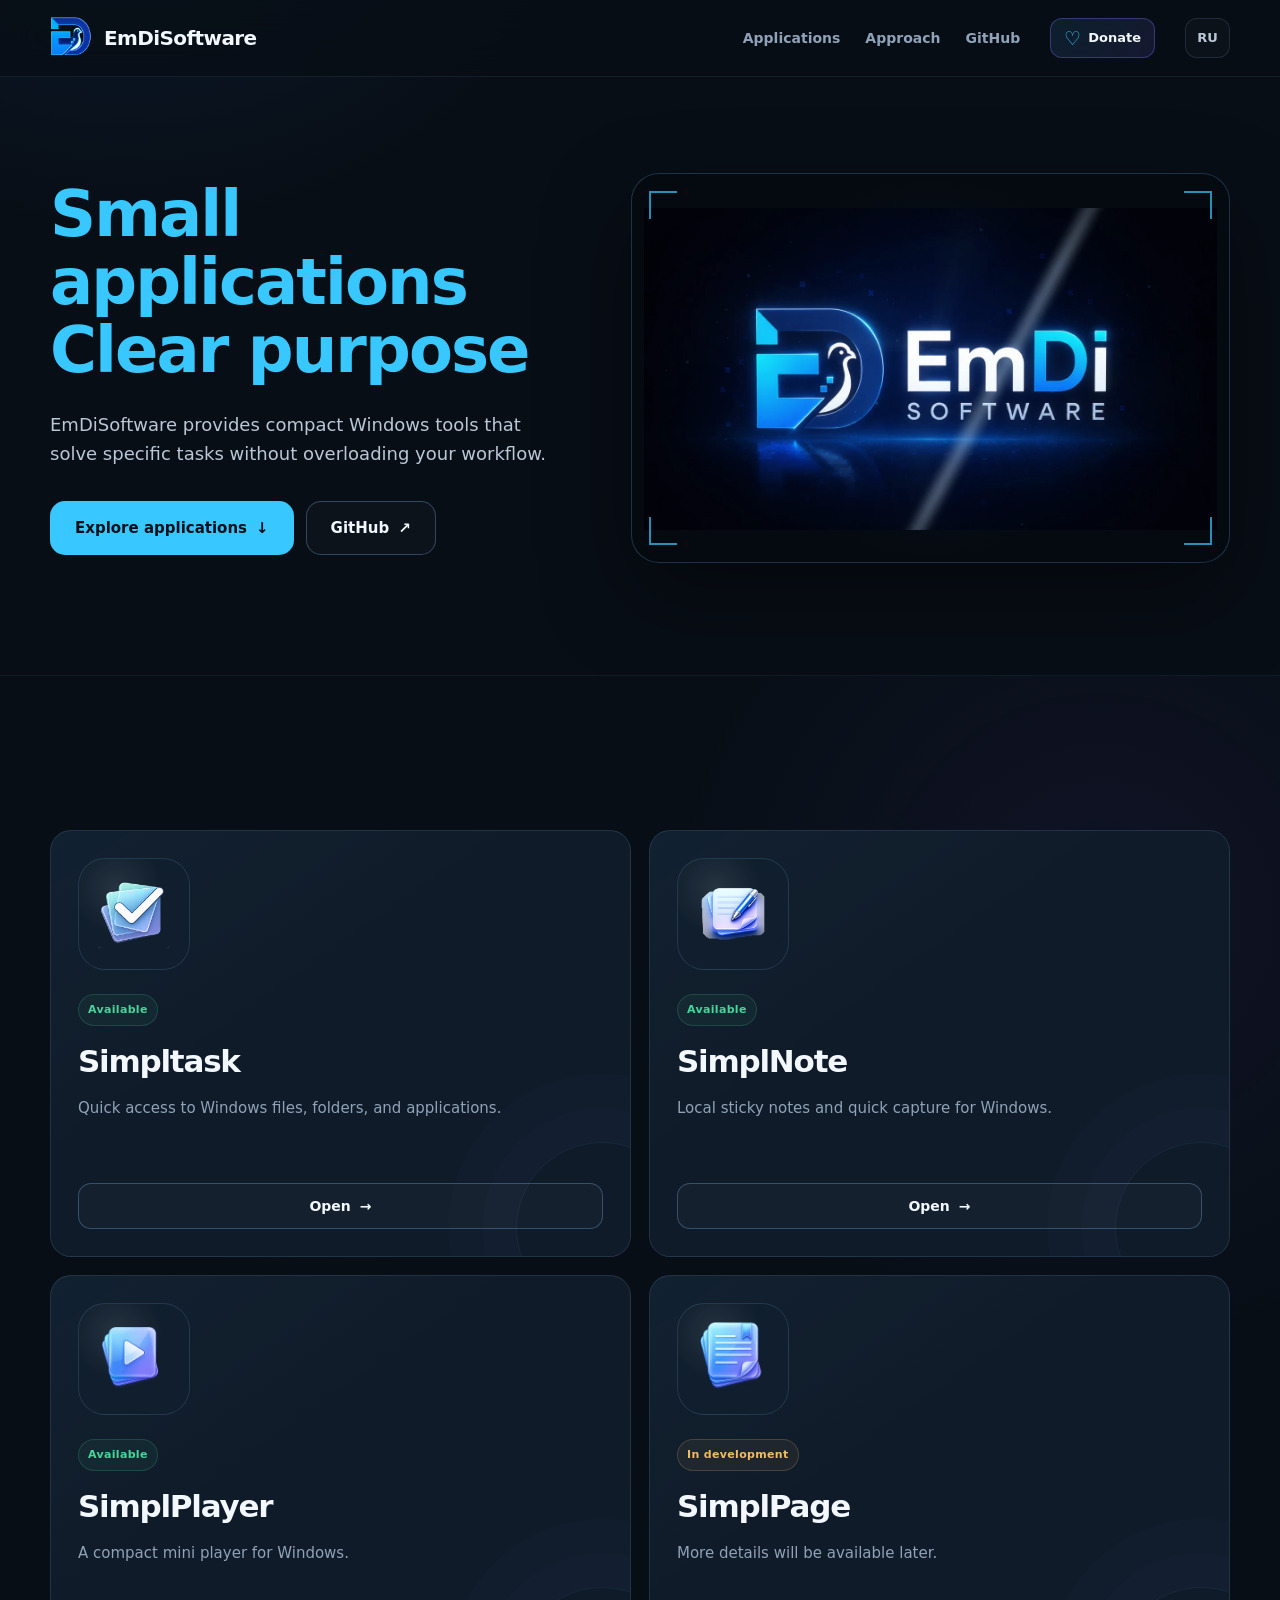
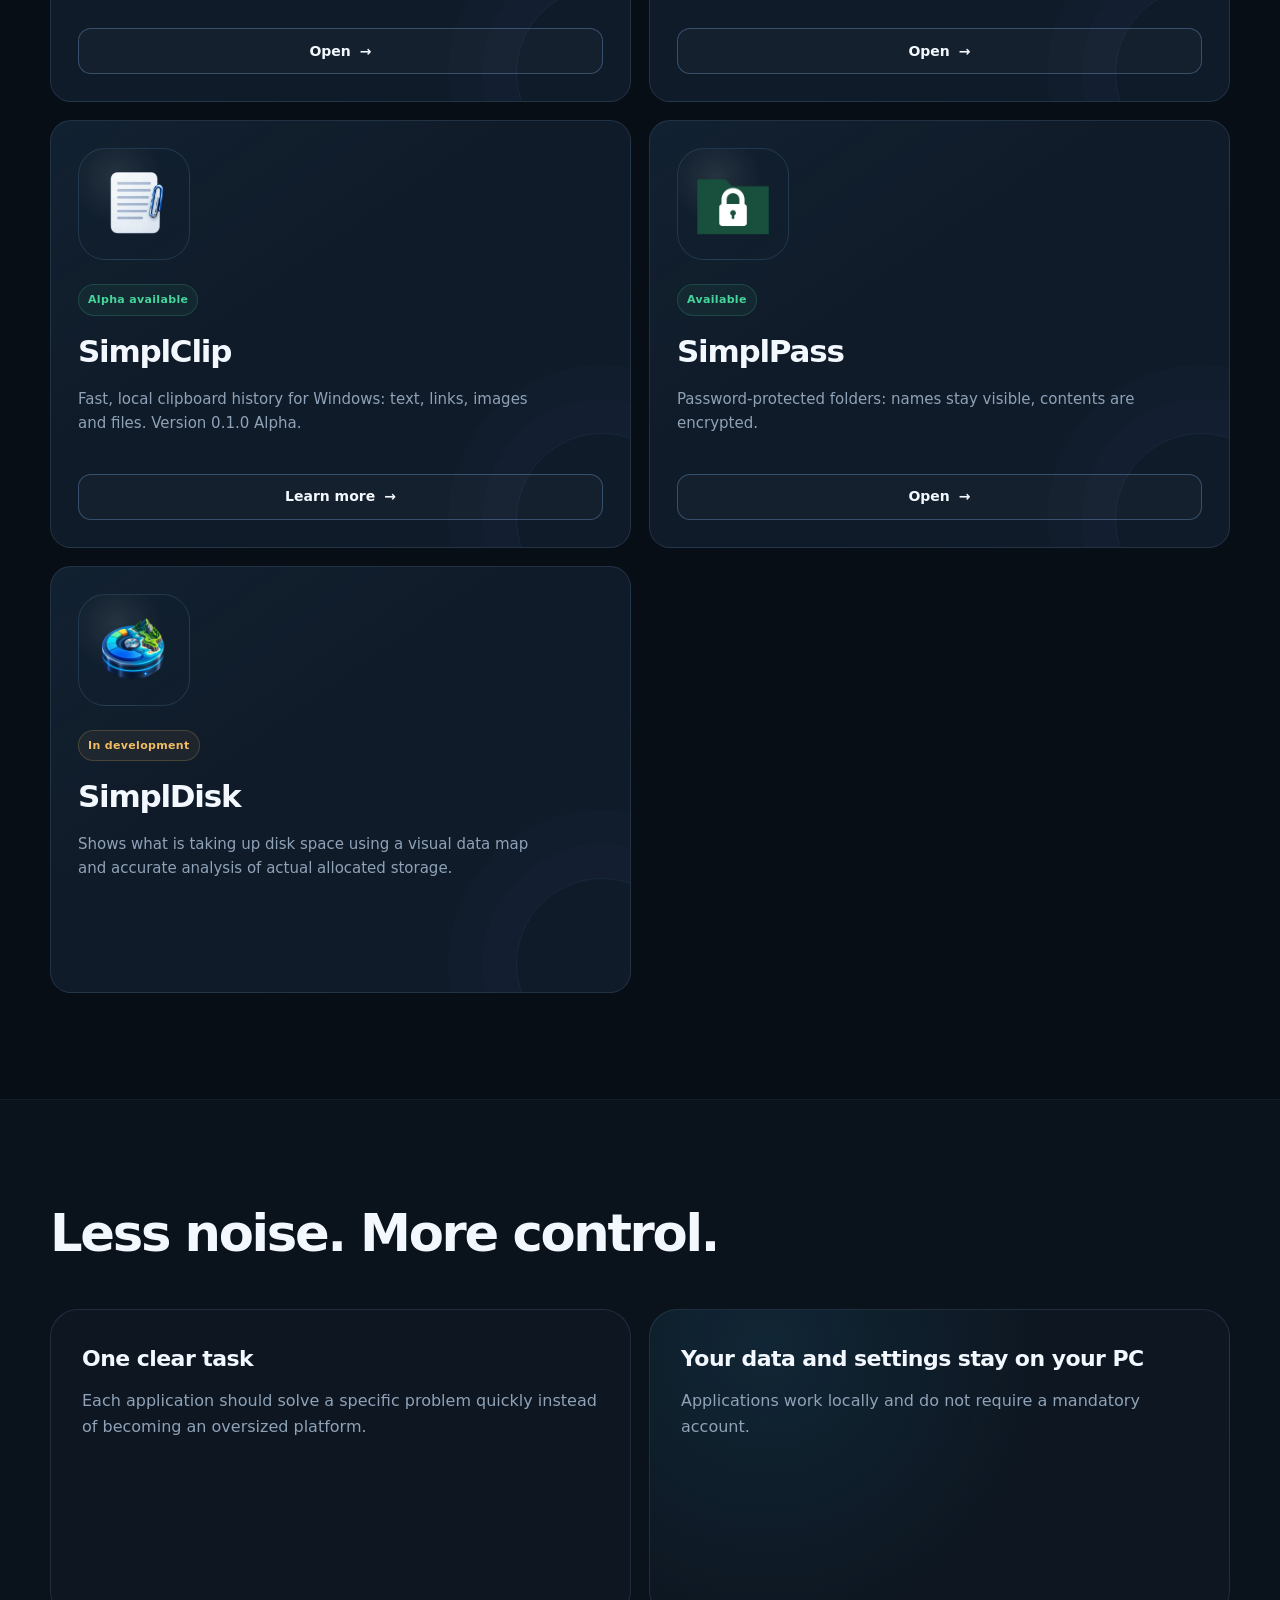
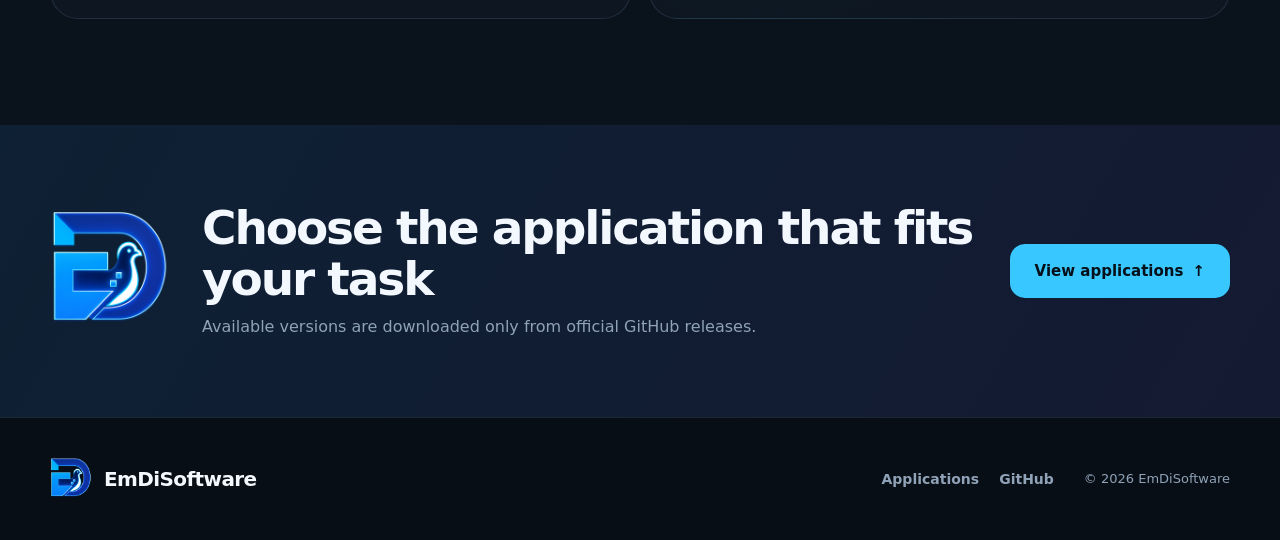
==== index.html @ d3d7d04b "chore: bump stylesheet versions so browsers load the new styles" ====
<!doctype html>
<html lang="ru">
<head>
  <meta charset="utf-8">
  <meta name="viewport" content="width=device-width, initial-scale=1">
  <meta http-equiv="Cache-Control" content="no-cache, no-store, must-revalidate">
  <meta http-equiv="Pragma" content="no-cache">
  <meta http-equiv="Expires" content="0">
  <meta name="theme-color" content="#08111c">
  <meta name="color-scheme" content="dark">

  <title>EmDiSoftware — маленькие приложения для Windows</title>
  <meta name="description" content="EmDiSoftware предоставляет компактные приложения для Windows: Simpltask, SimplNote, SimplPlayer, SimplPage, SimplClip, SimplPass и SimplDisk.">
  <meta name="author" content="EmDiSoftware">
  <meta name="site-build" content="v12">

  <link rel="canonical" href="https://adamanomatik.github.io/">
  <link rel="icon" type="image/png" href="./assets/favicon.png">
  <link rel="stylesheet" href="./styles-v7.css?v=13">

  <meta property="og:type" content="website">
  <meta property="og:title" content="EmDiSoftware — маленькие приложения. Понятная польза.">
  <meta property="og:description" content="Компактные приложения для Windows без перегруженного интерфейса.">
  <meta property="og:url" content="https://adamanomatik.github.io/">
  <meta property="og:image" content="https://adamanomatik.github.io/assets/social-preview.webp">
  <meta property="og:locale" content="ru_RU">
  <meta property="og:locale:alternate" content="en_US">

  <meta name="twitter:card" content="summary_large_image">
  <meta name="twitter:title" content="EmDiSoftware">
  <meta name="twitter:description" content="Small Windows applications with a clear purpose.">
  <meta name="twitter:image" content="https://adamanomatik.github.io/assets/social-preview.webp">
</head>
<body>
  <a class="skip-link" href="#main">Перейти к содержимому</a>

  <header class="site-header">
    <div class="shell header-inner">
      <a class="brand" href="#top" aria-label="EmDiSoftware">
        <img src="./assets/emdisoftware-logo.webp" alt="EmDiSoftware" width="42" height="42">
        <span>EmDiSoftware</span>
      </a>

      <nav class="nav" aria-label="Основная навигация">
        <a href="#apps">
          <span data-lang="ru">Приложения</span>
          <span data-lang="en" hidden>Applications</span>
        </a>
        <a href="#principles">
          <span data-lang="ru">Подход</span>
          <span data-lang="en" hidden>Approach</span>
        </a>
        <a href="https://github.com/AdamAnomatik">GitHub</a>
      </nav>

      <button class="support-button" type="button" aria-haspopup="dialog" aria-controls="support-dialog">
        <span aria-hidden="true">♡</span>
        <span data-lang="ru">Поддержать</span>
        <span data-lang="en" hidden>Donate</span>
      </button>

      <button class="language-switch" type="button" aria-label="Переключить язык">
        <span data-lang-button="ru">EN</span>
        <span data-lang-button="en" hidden>RU</span>
      </button>
    </div>
  </header>

  <main id="main">
    <section class="hero" id="top">
      <div class="shell hero-layout">
        <div class="hero-copy">
          <h1>
            <span data-lang="ru">
              Маленькие приложения<br>
              <span>Понятная польза</span>
            </span>
            <span data-lang="en" hidden>
              Small applications<br>
              <span>Clear purpose</span>
            </span>
          </h1>

          <p class="hero-lead" data-lang="ru">
            EmDiSoftware предоставляет компактные инструменты для Windows,
            которые решают конкретные задачи и не перегружают рабочий процесс.
          </p>
          <p class="hero-lead" data-lang="en" hidden>
            EmDiSoftware provides compact Windows tools that solve
            specific tasks without overloading your workflow.
          </p>

          <div class="hero-actions">
            <a class="button button-primary button-large" href="#apps">
              <span data-lang="ru">Посмотреть приложения</span>
              <span data-lang="en" hidden>Explore applications</span>
              <span aria-hidden="true">↓</span>
            </a>
            <a class="button button-secondary button-large" href="https://github.com/AdamAnomatik">
              GitHub
              <span aria-hidden="true">↗</span>
            </a>
          </div>
        </div>

        <div class="splash-stage">
          <div class="stage-corners" aria-hidden="true">
            <span></span><span></span><span></span><span></span>
          </div>

          <video muted autoplay loop playsinline preload="metadata"
                 poster="./assets/emdi-splash-poster.webp"
                 aria-label="Презентационное видео EmDiSoftware">
            <source src="./assets/emdi-splash.mp4" type="video/mp4">
          </video>
        </div>
      </div>
    </section>

    <section class="section app-section" id="apps">
      <div class="shell">
        <div class="section-heading">
        </div>

        <div class="app-grid">
          <article class="app-card app-card-task">
            <div class="app-logo-frame">
              <img src="./assets/simpltask-logo.webp" alt="Simpltask">
            </div>
            <div class="card-copy">
              <div class="status status-available">
                <span data-lang="ru">Доступно</span>
                <span data-lang="en" hidden>Available</span>
              </div>
              <h3>Simpltask</h3>
              <p data-lang="ru">Быстрый доступ к файлам, папкам и приложениям Windows.</p>
              <p data-lang="en" hidden>Quick access to Windows files, folders, and applications.</p>
            </div>
            <a class="button button-card" href="./simpltask/">
              <span data-lang="ru">Открыть</span>
              <span data-lang="en" hidden>Open</span>
              <span aria-hidden="true">→</span>
            </a>
          </article>

          <article class="app-card app-card-note">
            <div class="app-logo-frame">
              <img src="./assets/simplnote-logo.webp" alt="SimplNote">
            </div>
            <div class="card-copy">
              <div class="status status-available">
                <span data-lang="ru">Доступно</span>
                <span data-lang="en" hidden>Available</span>
              </div>
              <h3>SimplNote</h3>
              <p data-lang="ru">Локальные стикеры и быстрые записи для Windows.</p>
              <p data-lang="en" hidden>Local sticky notes and quick capture for Windows.</p>
            </div>
            <a class="button button-card" href="./simplnote/">
              <span data-lang="ru">Открыть</span>
              <span data-lang="en" hidden>Open</span>
              <span aria-hidden="true">→</span>
            </a>
          </article>

          <article class="app-card">
            <div class="app-logo-frame">
              <img src="./assets/simplplayer-logo.webp" alt="SimplPlayer">
            </div>
            <div class="card-copy">
              <div class="status status-available">
                <span data-lang="ru">Доступно</span>
                <span data-lang="en" hidden>Available</span>
              </div>
              <h3>SimplPlayer</h3>
              <p data-lang="ru">Компактный мини-плеер для Windows.</p>
              <p data-lang="en" hidden>A compact mini player for Windows.</p>
            </div>
            <a class="button button-card" href="./simplplayer/">
              <span data-lang="ru">Открыть</span>
              <span data-lang="en" hidden>Open</span>
              <span aria-hidden="true">→</span>
            </a>
          </article>

          <article class="app-card">
            <div class="app-logo-frame">
              <img src="./assets/simplpage-logo.webp" alt="SimplPage">
            </div>
            <div class="card-copy">
              <div class="status status-development">
                <span data-lang="ru">В разработке</span>
                <span data-lang="en" hidden>In development</span>
              </div>
              <h3>SimplPage</h3>
              <p data-lang="ru">Подробности появятся позже.</p>
              <p data-lang="en" hidden>More details will be available later.</p>
            </div>
            <a class="button button-card" href="./simplpage/">
              <span data-lang="ru">Открыть</span>
              <span data-lang="en" hidden>Open</span>
              <span aria-hidden="true">→</span>
            </a>
          </article>

          <article class="app-card app-card-clip">
            <div class="app-logo-frame">
              <img src="./assets/simplclip-logo.webp" alt="SimplClip">
            </div>
            <div class="card-copy">
              <div class="status status-available">
                <span data-lang="ru">Alpha доступна</span>
                <span data-lang="en" hidden>Alpha available</span>
              </div>
              <h3>SimplClip</h3>
              <p data-lang="ru">Быстрая локальная история буфера обмена для Windows: текст, ссылки, изображения и файлы. Версия 0.1.0 Alpha.</p>
              <p data-lang="en" hidden>Fast, local clipboard history for Windows: text, links, images and files. Version 0.1.0 Alpha.</p>
            </div>
            <a class="button button-card" href="./simplclip/">
              <span data-lang="ru">Подробнее</span>
              <span data-lang="en" hidden>Learn more</span>
              <span aria-hidden="true">→</span>
            </a>
          </article>

          <article class="app-card">
            <div class="app-logo-frame">
              <img src="./assets/simplpass-logo.webp" alt="SimplPass">
            </div>
            <div class="card-copy">
              <div class="status status-available">
                <span data-lang="ru">Доступно</span>
                <span data-lang="en" hidden>Available</span>
              </div>
              <h3>SimplPass</h3>
              <p data-lang="ru">Защита папок паролем: имена файлов видны, содержимое зашифровано.</p>
              <p data-lang="en" hidden>Password-protected folders: names stay visible, contents are encrypted.</p>
            </div>
            <a class="button button-card" href="./simplpass/">
              <span data-lang="ru">Открыть</span>
              <span data-lang="en" hidden>Open</span>
              <span aria-hidden="true">→</span>
            </a>
          </article>

          <article class="app-card">
            <div class="app-logo-frame">
              <img src="./assets/simpldisk-logo.webp" alt="SimplDisk">
            </div>
            <div class="card-copy">
              <div class="status status-development">
                <span data-lang="ru">В разработке</span>
                <span data-lang="en" hidden>In development</span>
              </div>
              <h3>SimplDisk</h3>
              <p data-lang="ru">Показывает, что занимает место на диске, с помощью наглядной карты данных и точного анализа фактически занятого пространства.</p>
              <p data-lang="en" hidden>Shows what is taking up disk space using a visual data map and accurate analysis of actual allocated storage.</p>
            </div>
          </article>
        </div>
      </div>
    </section>

    <section class="section principles-section" id="principles">
      <div class="shell">
        <div class="section-heading">

          <h2 data-lang="ru">Меньше шума. Больше контроля.</h2>
          <h2 data-lang="en" hidden>Less noise. More control.</h2>
        </div>

        <div class="principle-grid">
          <article class="principle-card">
            <h3 data-lang="ru">Одна понятная задача</h3>
            <h3 data-lang="en" hidden>One clear task</h3>
            <p data-lang="ru">
              Каждое приложение должно быстро решать конкретную проблему,
              а не превращаться в громоздкую платформу.
            </p>
            <p data-lang="en" hidden>
              Each application should solve a specific problem quickly
              instead of becoming an oversized platform.
            </p>
          </article>

          <article class="principle-card principle-card-accent">
            <h3 data-lang="ru">Данные и настройки остаются на твоём ПК</h3>
            <h3 data-lang="en" hidden>Your data and settings stay on your PC</h3>
            <p data-lang="ru">
              Приложения работают локально и не требуют обязательной учётной записи.
            </p>
            <p data-lang="en" hidden>
              Applications work locally and do not require a mandatory account.
            </p>
          </article>
        </div>
      </div>
    </section>

    <section class="final-cta">
      <div class="shell final-layout">
        <img src="./assets/emdisoftware-logo.webp" alt="EmDiSoftware" width="130" height="130">

        <div>
          <h2 data-lang="ru">Выбери приложение под свою задачу</h2>
          <h2 data-lang="en" hidden>Choose the application that fits your task</h2>
          <p data-lang="ru">
            Доступные версии загружаются только из официальных GitHub-релизов.
          </p>
          <p data-lang="en" hidden>
            Available versions are downloaded only from official GitHub releases.
          </p>
        </div>

        <a class="button button-primary button-large" href="#apps">
          <span data-lang="ru">К приложениям</span>
          <span data-lang="en" hidden>View applications</span>
          <span aria-hidden="true">↑</span>
        </a>
      </div>
    </section>
  </main>

  <footer class="site-footer">
    <div class="shell footer-layout">
      <a class="brand footer-brand" href="#top">
        <img src="./assets/emdisoftware-logo.webp" alt="EmDiSoftware" width="42" height="42">
        <span>EmDiSoftware</span>
      </a>

      <div class="footer-links">
        <a href="#apps">
          <span data-lang="ru">Приложения</span>
          <span data-lang="en" hidden>Applications</span>
        </a>
        <a href="https://github.com/AdamAnomatik">GitHub</a>
      </div>

      <p>© 2026 EmDiSoftware</p>
    </div>
  </footer>

  <dialog class="support-dialog" id="support-dialog" aria-labelledby="support-dialog-title">
    <div class="support-dialog__content">
      <button class="support-dialog__close" type="button" aria-label="Закрыть">
        <span aria-hidden="true">×</span>
      </button>

      <p class="support-dialog__eyebrow">EmDiSoftware</p>
      <h2 id="support-dialog-title">
        <span data-lang="ru">Поддержать разработку</span>
        <span data-lang="en" hidden>Support development</span>
      </h2>
      <p class="support-dialog__description" data-lang="ru">
        Приложения EmDiSoftware распространяются бесплатно. Если они оказались полезны, вы можете поддержать дальнейшую разработку.
      </p>
      <p class="support-dialog__description" data-lang="en" hidden>
        EmDiSoftware applications are free. If they are useful to you, you can support their continued development.
      </p>

      <div class="donation-provider-stack">
        <div class="donation-provider">
          <p class="donation-provider__title" data-lang="ru">Поддержать из России</p>
          <p class="donation-provider__title" data-lang="en" hidden>Support from Russia</p>
          <p class="donation-provider__details">ЮMoney · 300 ₽</p>
          <a class="donation-button" href="https://yoomoney.ru/quickpay/fundraise/button?billNumber=1JLKAC78M6G.260815" target="_blank" rel="noopener noreferrer">
            <span data-lang="ru">Пожертвовать · 300 ₽</span>
            <span data-lang="en" hidden>Donate · 300 ₽</span>
            <span aria-hidden="true">↗</span>
          </a>
          <p class="donation-provider__payment-note" data-lang="ru">Оплата откроется на стороне ЮMoney.</p>
          <p class="donation-provider__payment-note" data-lang="en" hidden>Payment will open on the YooMoney side.</p>
        </div>

        <div class="donation-provider">
          <p class="donation-provider__title" data-lang="ru">Другие страны</p>
          <p class="donation-provider__title" data-lang="en" hidden>Other countries</p>
          <p class="donation-provider__details" data-lang="ru">Boosty · разовый донат</p>
          <p class="donation-provider__details" data-lang="en" hidden>Boosty · one-time donation</p>
          <a class="donation-button" href="https://boosty.to/emdisoftware/donate" target="_blank" rel="noopener noreferrer">
            <span data-lang="ru">Поддержать через Boosty</span>
            <span data-lang="en" hidden>Donate via Boosty</span>
            <span aria-hidden="true">↗</span>
          </a>
          <p class="donation-provider__payment-note" data-lang="ru">Сумму можно выбрать на странице Boosty.</p>
          <p class="donation-provider__payment-note" data-lang="en" hidden>Choose the donation amount on Boosty.</p>
        </div>
      </div>

      <p class="support-dialog__note" data-lang="ru">Спасибо за поддержку независимой разработки ❤️</p>
      <p class="support-dialog__note" data-lang="en" hidden>Thank you for supporting independent development ❤️</p>
    </div>
  </dialog>

  <script src="./script-v7.js?v=10"></script>
</body>
</html>
---- styles-v7.css ----
/* EmDiSoftware main styles build v13 */
:root {
  --bg: #080e16;
  --bg-soft: #0d1621;
  --panel: #101b29;
  --line: rgba(124, 165, 207, 0.17);
  --line-strong: rgba(124, 181, 238, 0.32);
  --text: #f3f8ff;
  --muted: #8fa2b7;
  --muted-strong: #b9c7d6;
  --cyan: #38c8ff;
  --blue: #387df5;
  --violet: #7968f2;
  --green: #46d59b;
  --amber: #f1bd63;
  --shell: 1180px;
  --radius-xl: 28px;
  --radius-lg: 21px;
}

* { box-sizing: border-box; }

html { scroll-behavior: smooth; }

body {
  margin: 0;
  min-width: 320px;
  color: var(--text);
  background:
    radial-gradient(circle at 10% -8%, rgba(34, 124, 219, .16), transparent 33rem),
    var(--bg);
  font-family: "Segoe UI Variable Text", "Segoe UI", system-ui, sans-serif;
  line-height: 1.6;
  -webkit-font-smoothing: antialiased;
}

button, a { -webkit-tap-highlight-color: transparent; }
button { font: inherit; }
a { color: inherit; }
img { display: block; max-width: 100%; }
[hidden] { display: none !important; }

.shell {
  width: min(calc(100% - 40px), var(--shell));
  margin-inline: auto;
}

.skip-link {
  position: fixed;
  left: 16px;
  top: 12px;
  z-index: 1000;
  transform: translateY(-160%);
  padding: 10px 14px;
  border-radius: 10px;
  background: var(--text);
  color: var(--bg);
  text-decoration: none;
}

.skip-link:focus { transform: translateY(0); }

.site-header {
  position: sticky;
  top: 0;
  z-index: 100;
  border-bottom: 1px solid rgba(119, 161, 201, .11);
  background: rgba(8, 14, 22, .8);
  backdrop-filter: blur(18px);
}

.header-inner {
  min-height: 76px;
  display: flex;
  align-items: center;
  gap: 30px;
}

.brand {
  display: inline-flex;
  align-items: center;
  gap: 12px;
  color: var(--text);
  font-size: 20px;
  font-weight: 780;
  letter-spacing: -.03em;
  text-decoration: none;
}

.brand img {
  width: 42px;
  height: 42px;
  object-fit: contain;
}

.nav {
  display: flex;
  gap: 25px;
  margin-left: auto;
}

.nav a,
.footer-links a {
  color: var(--muted);
  font-size: 14px;
  font-weight: 650;
  text-decoration: none;
}

.nav a:hover,
.footer-links a:hover { color: var(--text); }

.language-switch {
  min-width: 45px;
  min-height: 40px;
  border: 1px solid var(--line);
  border-radius: 12px;
  background: rgba(255,255,255,.025);
  color: var(--muted-strong);
  font-size: 13px;
  font-weight: 780;
  cursor: pointer;
}

.language-switch:hover { border-color: var(--line-strong); }

.support-button {
  min-height: 40px;
  display: inline-flex;
  align-items: center;
  gap: 7px;
  padding: 0 13px;
  border: 1px solid rgba(121, 104, 242, .38);
  border-radius: 12px;
  background: linear-gradient(135deg, rgba(56, 200, 255, .1), rgba(121, 104, 242, .13));
  color: var(--text);
  font-size: 13px;
  font-weight: 740;
  cursor: pointer;
  transition: border-color 160ms ease, box-shadow 160ms ease, transform 160ms ease;
}

.support-button > span:first-child {
  color: var(--cyan);
  font-size: 19px;
  line-height: 1;
}

.support-button:hover {
  transform: translateY(-1px);
  border-color: rgba(56, 200, 255, .7);
  box-shadow: 0 8px 24px rgba(73, 106, 235, .2);
}

.hero {
  position: relative;
  overflow: hidden;
  padding: 96px 0 112px;
}

.hero-layout {
  position: relative;
  display: grid;
  grid-template-columns: .92fr 1.08fr;
  align-items: center;
  gap: 70px;
}

.eyebrow,
.section-kicker {
  color: var(--cyan);
  font-size: 12px;
  font-weight: 800;
  letter-spacing: .12em;
  text-transform: uppercase;
}

.eyebrow {
  width: fit-content;
  display: flex;
  align-items: center;
  gap: 10px;
  margin: 0 0 24px;
  padding: 8px 12px;
  border: 1px solid rgba(56, 200, 255, .2);
  border-radius: 999px;
  background: rgba(56, 200, 255, .055);
  letter-spacing: .035em;
  text-transform: none;
}

.live-dot {
  width: 7px;
  height: 7px;
  border-radius: 50%;
  background: var(--cyan);
  box-shadow: 0 0 0 5px rgba(56, 200, 255, .1), 0 0 18px rgba(56, 200, 255, .8);
}

h1, h2, h3, p { margin-top: 0; }

h1 {
  margin-bottom: 26px;
  font-size: clamp(40px, 5vw, 64px);
  line-height: 1.06;
  letter-spacing: -.03em;
  overflow-wrap: break-word;
}

h1 span {
  color: var(--cyan);
}

.hero-lead {
  max-width: 650px;
  margin-bottom: 32px;
  color: var(--muted-strong);
  font-size: 18px;
}

.hero-actions {
  display: flex;
  flex-wrap: wrap;
  gap: 12px;
}

.button {
  min-height: 46px;
  display: inline-flex;
  align-items: center;
  justify-content: center;
  gap: 9px;
  padding: 0 20px;
  border: 1px solid transparent;
  border-radius: 13px;
  font-size: 14px;
  font-weight: 740;
  text-decoration: none;
  cursor: pointer;
  transition: transform 160ms ease, border-color 160ms ease, box-shadow 160ms ease, background 160ms ease;
}

.button:hover { transform: translateY(-1px); }

.button-primary {
  color: #05101a;
  background: var(--cyan);
}

.button-primary:hover { background: #63d4ff; }

.button-secondary {
  color: var(--text);
  border-color: var(--line-strong);
  background: rgba(255,255,255,.025);
}

.button-secondary:hover { background: rgba(56, 200, 255, .055); }

.button-large {
  min-height: 54px;
  padding-inline: 24px;
  border-radius: 15px;
  font-size: 15px;
}

.splash-stage {
  position: relative;
  overflow: hidden;
  min-height: 390px;
  display: grid;
  place-items: center;
  padding: 12px;
  border: 1px solid rgba(90, 166, 233, .26);
  border-radius: var(--radius-xl);
  background:
    radial-gradient(circle at center, rgba(42, 103, 175, .09), transparent 55%),
    #050a10;
  box-shadow: 0 34px 90px rgba(0, 0, 0, .42);
}

.splash-stage video {
  width: 100%;
  height: 100%;
  min-height: 360px;
  object-fit: contain;
  border-radius: 19px;
}

.stage-corners span {
  position: absolute;
  z-index: 3;
  width: 28px;
  height: 28px;
  border-color: rgba(56, 200, 255, .7);
  border-style: solid;
  pointer-events: none;
}

.stage-corners span:nth-child(1) { left: 17px; top: 17px; border-width: 2px 0 0 2px; }
.stage-corners span:nth-child(2) { right: 17px; top: 17px; border-width: 2px 2px 0 0; }
.stage-corners span:nth-child(3) { left: 17px; bottom: 17px; border-width: 0 0 2px 2px; }
.stage-corners span:nth-child(4) { right: 17px; bottom: 17px; border-width: 0 2px 2px 0; }

.section { padding: 106px 0; }

.app-section {
  border-top: 1px solid rgba(111, 158, 202, .09);
  background:
    radial-gradient(circle at 86% 12%, rgba(100, 88, 225, .08), transparent 27rem),
    var(--bg);
}

.section-heading {
  max-width: 760px;
  margin-bottom: 48px;
}

.section-heading h2,
.final-cta h2 {
  margin-bottom: 18px;
  font-size: clamp(35px, 4vw, 52px);
  line-height: 1.08;
  letter-spacing: -.045em;
}

.app-grid {
  display: grid;
  grid-template-columns: repeat(2, minmax(0, 1fr));
  grid-auto-rows: 1fr;
  gap: 18px;
}

.app-card {
  position: relative;
  min-height: 420px;
  display: flex;
  flex-direction: column;
  padding: 27px;
  overflow: hidden;
  border: 1px solid var(--line);
  border-radius: var(--radius-lg);
  background:
    linear-gradient(145deg, rgba(56, 200, 255, .035), transparent 40%),
    var(--panel);
  transition: transform 180ms ease, border-color 180ms ease, box-shadow 180ms ease;
}

.app-card::after {
  content: "";
  position: absolute;
  right: -58px;
  bottom: -58px;
  width: 170px;
  height: 170px;
  border: 1px solid rgba(77, 145, 212, .11);
  border-radius: 50%;
  box-shadow: 0 0 0 34px rgba(77, 145, 212, .025), 0 0 0 68px rgba(77, 145, 212, .018);
  pointer-events: none;
}

.app-card:hover {
  transform: translateY(-3px);
  border-color: rgba(63, 185, 245, .38);
  box-shadow: 0 18px 54px rgba(0, 0, 0, .25);
}

.card-index {
  position: absolute;
  right: 22px;
  top: 20px;
  color: rgba(155, 180, 204, .5);
  font-family: ui-monospace, "Cascadia Code", monospace;
  font-size: 11px;
  letter-spacing: .08em;
}

.app-logo-frame {
  width: 112px;
  height: 112px;
  display: grid;
  place-items: center;
  margin-bottom: 24px;
  border: 1px solid rgba(111, 173, 229, .18);
  border-radius: 27px;
  background:
    radial-gradient(circle at 34% 26%, rgba(255,255,255,.09), transparent 42%),
    rgba(17, 31, 46, .68);
}

.app-logo-frame img {
  width: 88px;
  height: 88px;
  object-fit: contain;
}

.app-card-task .app-logo-frame img,
.app-card-note .app-logo-frame img,
.app-card-clip .app-logo-frame img {
  width: 110px;
  height: 110px;
  max-width: none;
}

.card-copy { flex: 1; }

.status {
  width: fit-content;
  margin-bottom: 11px;
  padding: 6px 9px;
  border-radius: 999px;
  font-size: 11px;
  font-weight: 780;
  letter-spacing: .03em;
}

.status-available {
  color: var(--green);
  border: 1px solid rgba(70, 213, 155, .19);
  background: rgba(70, 213, 155, .06);
}

.status-development {
  color: var(--amber);
  border: 1px solid rgba(241, 189, 99, .2);
  background: rgba(241, 189, 99, .06);
}

.app-card h3 {
  margin-bottom: 10px;
  font-size: 31px;
  letter-spacing: -.04em;
}

.app-card p {
  max-width: 460px;
  color: var(--muted);
  font-size: 15px;
}

.button-card {
  position: relative;
  z-index: 2;
  width: 100%;
  margin-top: 24px;
  color: var(--text);
  border-color: var(--line-strong);
  background: rgba(255,255,255,.025);
}

.button-card:hover {
  border-color: rgba(56, 200, 255, .5);
  background: rgba(56, 200, 255, .065);
}

.principles-section {
  border-top: 1px solid rgba(111, 158, 202, .09);
  background: rgba(12, 21, 32, .66);
}

.principle-grid {
  display: grid;
  grid-template-columns: repeat(2, minmax(0, 1fr));
  gap: 18px;
}

.principle-card {
  min-height: 310px;
  padding: 31px;
  border: 1px solid var(--line);
  border-radius: var(--radius-xl);
  background: var(--bg-soft);
}

.principle-card-accent {
  background:
    radial-gradient(circle at 20% 12%, rgba(56, 200, 255, .09), transparent 18rem),
    var(--bg-soft);
}

.principle-code {
  display: block;
  margin-bottom: 72px;
  color: var(--cyan);
  font-family: ui-monospace, "Cascadia Code", monospace;
  font-size: 11px;
  font-weight: 780;
  letter-spacing: .11em;
}

.principle-card h3 {
  margin-bottom: 12px;
  font-size: 22px;
  letter-spacing: -.025em;
}

.principle-card p {
  margin-bottom: 0;
  color: var(--muted);
}

.final-cta {
  padding: 78px 0;
  background:
    linear-gradient(120deg, rgba(36, 128, 213, .11), rgba(108, 87, 226, .09)),
    #0b1420;
}

.final-layout {
  display: grid;
  grid-template-columns: auto 1fr auto;
  align-items: center;
  gap: 32px;
}

.final-layout > img {
  width: 120px;
  height: 120px;
  object-fit: contain;
}

.final-cta h2 {
  margin-bottom: 9px;
  font-size: clamp(31px, 4vw, 47px);
}

.final-cta p:not(.section-kicker) {
  margin-bottom: 0;
  color: var(--muted);
}

.site-footer {
  padding: 40px 0;
  border-top: 1px solid var(--line);
}

.footer-layout {
  display: grid;
  grid-template-columns: 1fr auto auto;
  align-items: center;
  gap: 30px;
}

.footer-links {
  display: flex;
  gap: 20px;
}

.site-footer p {
  margin-bottom: 0;
  color: var(--muted);
  font-size: 13px;
}

.support-dialog {
  width: min(calc(100% - 32px), 490px);
  max-height: min(700px, calc(100vh - 32px));
  margin: auto;
  padding: 0;
  overflow: auto;
  border: 1px solid rgba(91, 155, 230, .42);
  border-radius: var(--radius-lg);
  background:
    radial-gradient(circle at 12% 0, rgba(56, 200, 255, .12), transparent 17rem),
    radial-gradient(circle at 100% 100%, rgba(121, 104, 242, .13), transparent 18rem),
    var(--panel);
  color: var(--text);
  box-shadow: 0 28px 90px rgba(0, 0, 0, .58);
}

.support-dialog::backdrop { background: rgba(2, 7, 13, .74); backdrop-filter: blur(5px); }

.support-dialog__content { position: relative; padding: 34px; }

.support-dialog__close {
  position: absolute;
  top: 16px;
  right: 16px;
  width: 36px;
  height: 36px;
  display: grid;
  place-items: center;
  padding: 0;
  border: 1px solid var(--line);
  border-radius: 10px;
  background: rgba(255, 255, 255, .035);
  color: var(--muted-strong);
  font-size: 24px;
  line-height: 1;
  cursor: pointer;
}

.support-dialog__close:hover { border-color: var(--line-strong); color: var(--text); }

.support-dialog__eyebrow {
  margin-bottom: 11px;
  color: var(--cyan);
  font-family: ui-monospace, "Cascadia Code", monospace;
  font-size: 11px;
  font-weight: 780;
  letter-spacing: .11em;
  text-transform: uppercase;
}

.support-dialog h2 { max-width: 360px; margin-bottom: 13px; font-size: 30px; line-height: 1.1; letter-spacing: -.04em; }
.support-dialog__description { margin-bottom: 26px; color: var(--muted-strong); }

.donation-provider-stack { display: grid; gap: 14px; }
.donation-provider {
  padding: 19px;
  border: 1px solid rgba(56, 200, 255, .24);
  border-radius: 16px;
  background: rgba(5, 15, 25, .38);
}

.donation-provider__title { margin-bottom: 3px; font-size: 15px; font-weight: 760; }
.donation-provider__details { margin-bottom: 15px; color: var(--muted); font-size: 13px; }
.donation-button {
  min-height: 48px;
  width: 100%;
  display: inline-flex;
  align-items: center;
  justify-content: center;
  gap: 9px;
  padding: 10px 16px;
  border: 1px solid transparent;
  border-radius: 12px;
  background: linear-gradient(135deg, #48d2ff, #5b86ff 70%, #7b6ff3);
  color: #05101a;
  box-shadow: 0 12px 28px rgba(50, 142, 235, .2);
  font-size: 14px;
  font-weight: 780;
  text-decoration: none;
  transition: transform 160ms ease, box-shadow 160ms ease, filter 160ms ease;
}

.donation-button:hover { transform: translateY(-1px); filter: brightness(1.06); }
.donation-button:focus-visible { outline-color: rgba(129, 227, 255, .9); }
.donation-provider__payment-note { margin: 11px 0 0; color: var(--muted); font-size: 12px; text-align: center; }
.support-dialog__note { margin: 22px 0 0; color: var(--muted); font-size: 13px; }

:focus-visible {
  outline: 3px solid rgba(56, 200, 255, .58);
  outline-offset: 3px;
}

@media (max-width: 980px) {
  .nav { display: none; }
  .support-button { margin-left: auto; }
  .hero-layout { grid-template-columns: 1fr; }
  .hero-copy { max-width: 780px; }
  .splash-stage { width: min(820px, 100%); margin-inline: auto; }
  .final-layout { grid-template-columns: auto 1fr; }
  .final-layout .button { grid-column: 1 / -1; width: 100%; }
  .footer-layout { grid-template-columns: 1fr; }
}

@media (max-width: 700px) {
  .shell { width: min(calc(100% - 28px), var(--shell)); }
  .header-inner { min-height: 66px; }
  .header-inner { gap: 10px; }
  .brand { font-size: 17px; }
  .brand img { width: 36px; height: 36px; }
  .support-button { width: 40px; min-width: 40px; padding: 0; justify-content: center; }
  .support-button > span[data-lang] { display: none !important; }
  .hero { padding: 66px 0 82px; }
  h1 { font-size: clamp(34px, 10vw, 48px); }
  .hero-lead { font-size: 17px; }
  .hero-actions { display: grid; }
  .hero-actions .button { width: 100%; }
  .splash-stage { min-height: 255px; padding: 7px; border-radius: 21px; }
  .splash-stage video { min-height: 240px; border-radius: 16px; }
  .section { padding: 78px 0; }
  .section-heading h2,
  .final-cta h2 { font-size: 34px; }
  .app-grid,
  .principle-grid { grid-template-columns: 1fr; }
  .app-card { min-height: 390px; padding: 23px; }
  .principle-card { min-height: auto; }
  .principle-code { margin-bottom: 36px; }
  .final-layout { grid-template-columns: 1fr; }
  .final-layout > img { width: 92px; height: 92px; }
  .footer-links { flex-wrap: wrap; }
  .support-dialog__content { padding: 28px 21px 24px; }
  .support-dialog h2 { padding-right: 38px; font-size: 27px; }
  .donation-provider { padding: 16px; }
}

@media (prefers-reduced-motion: reduce) {
  html { scroll-behavior: auto; }
  *, *::before, *::after {
    transition-duration: .01ms !important;
    animation-duration: .01ms !important;
    animation-iteration-count: 1 !important;
  }
}
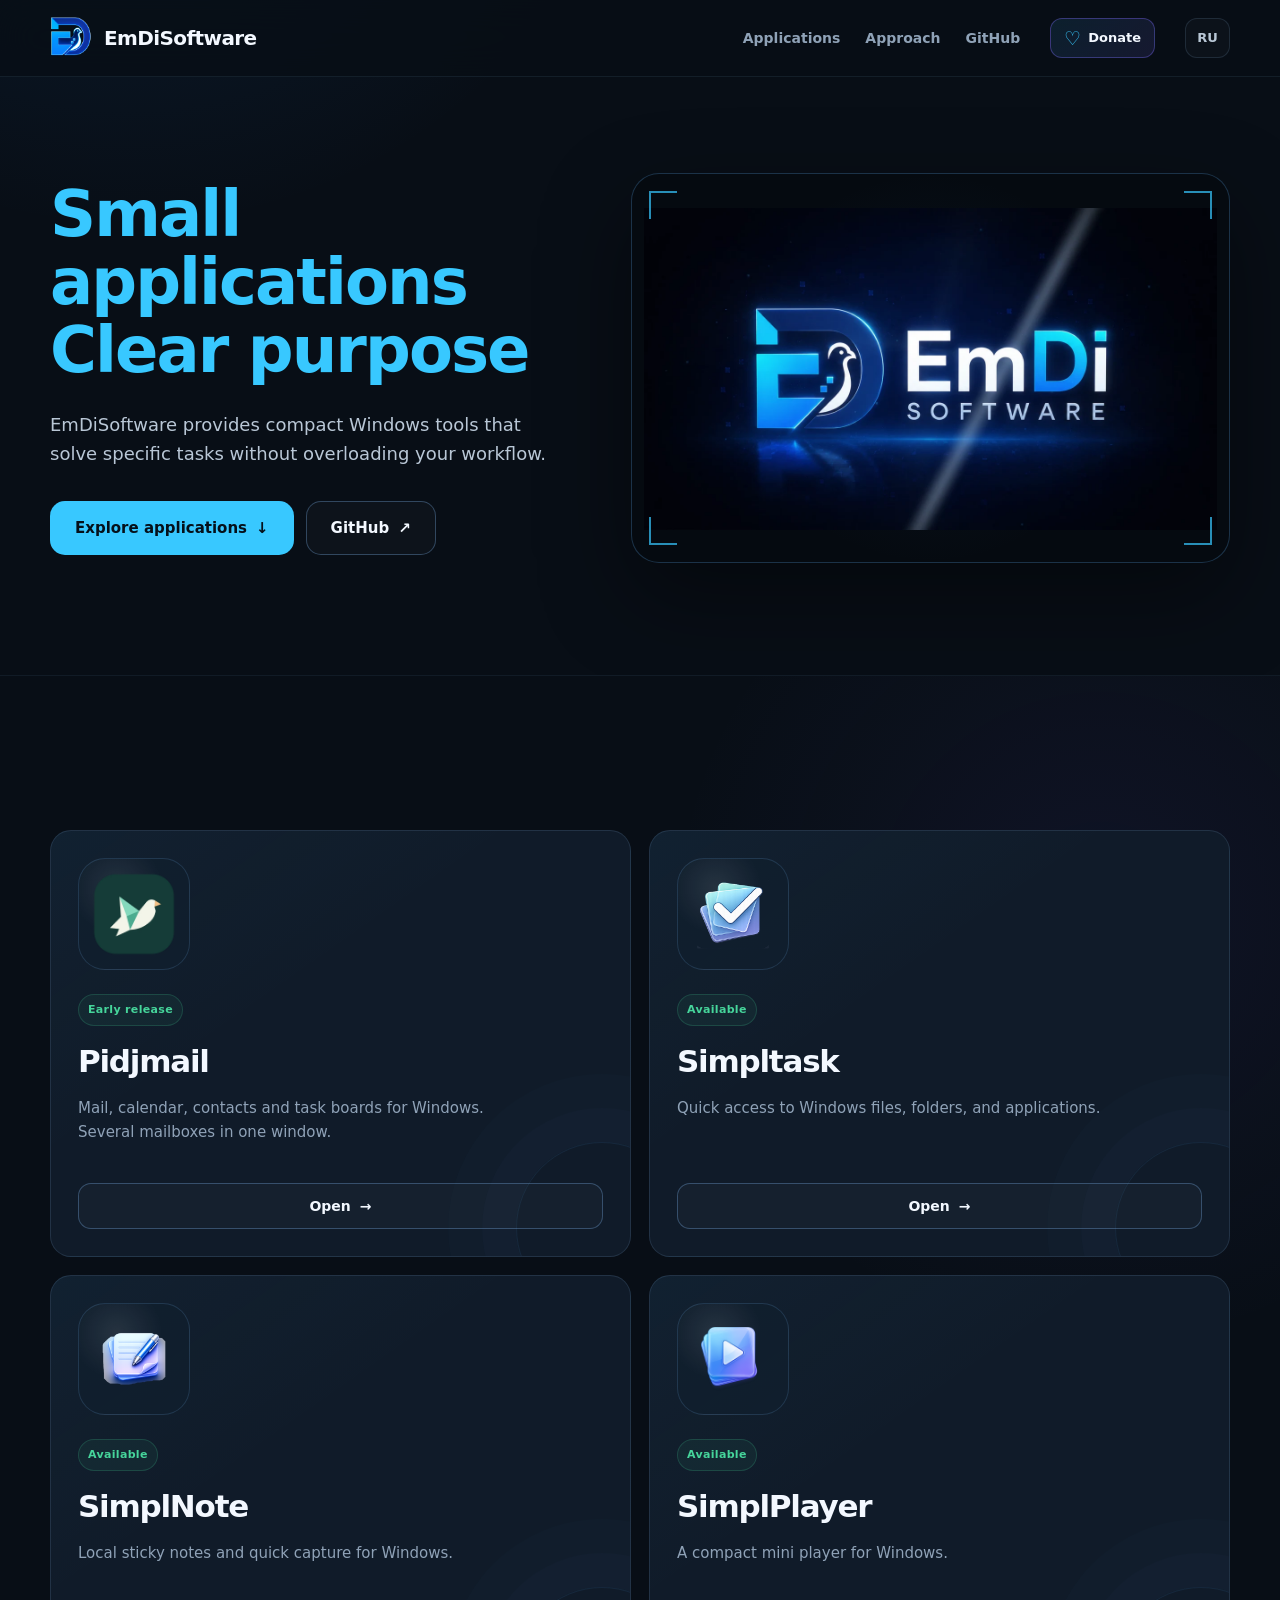
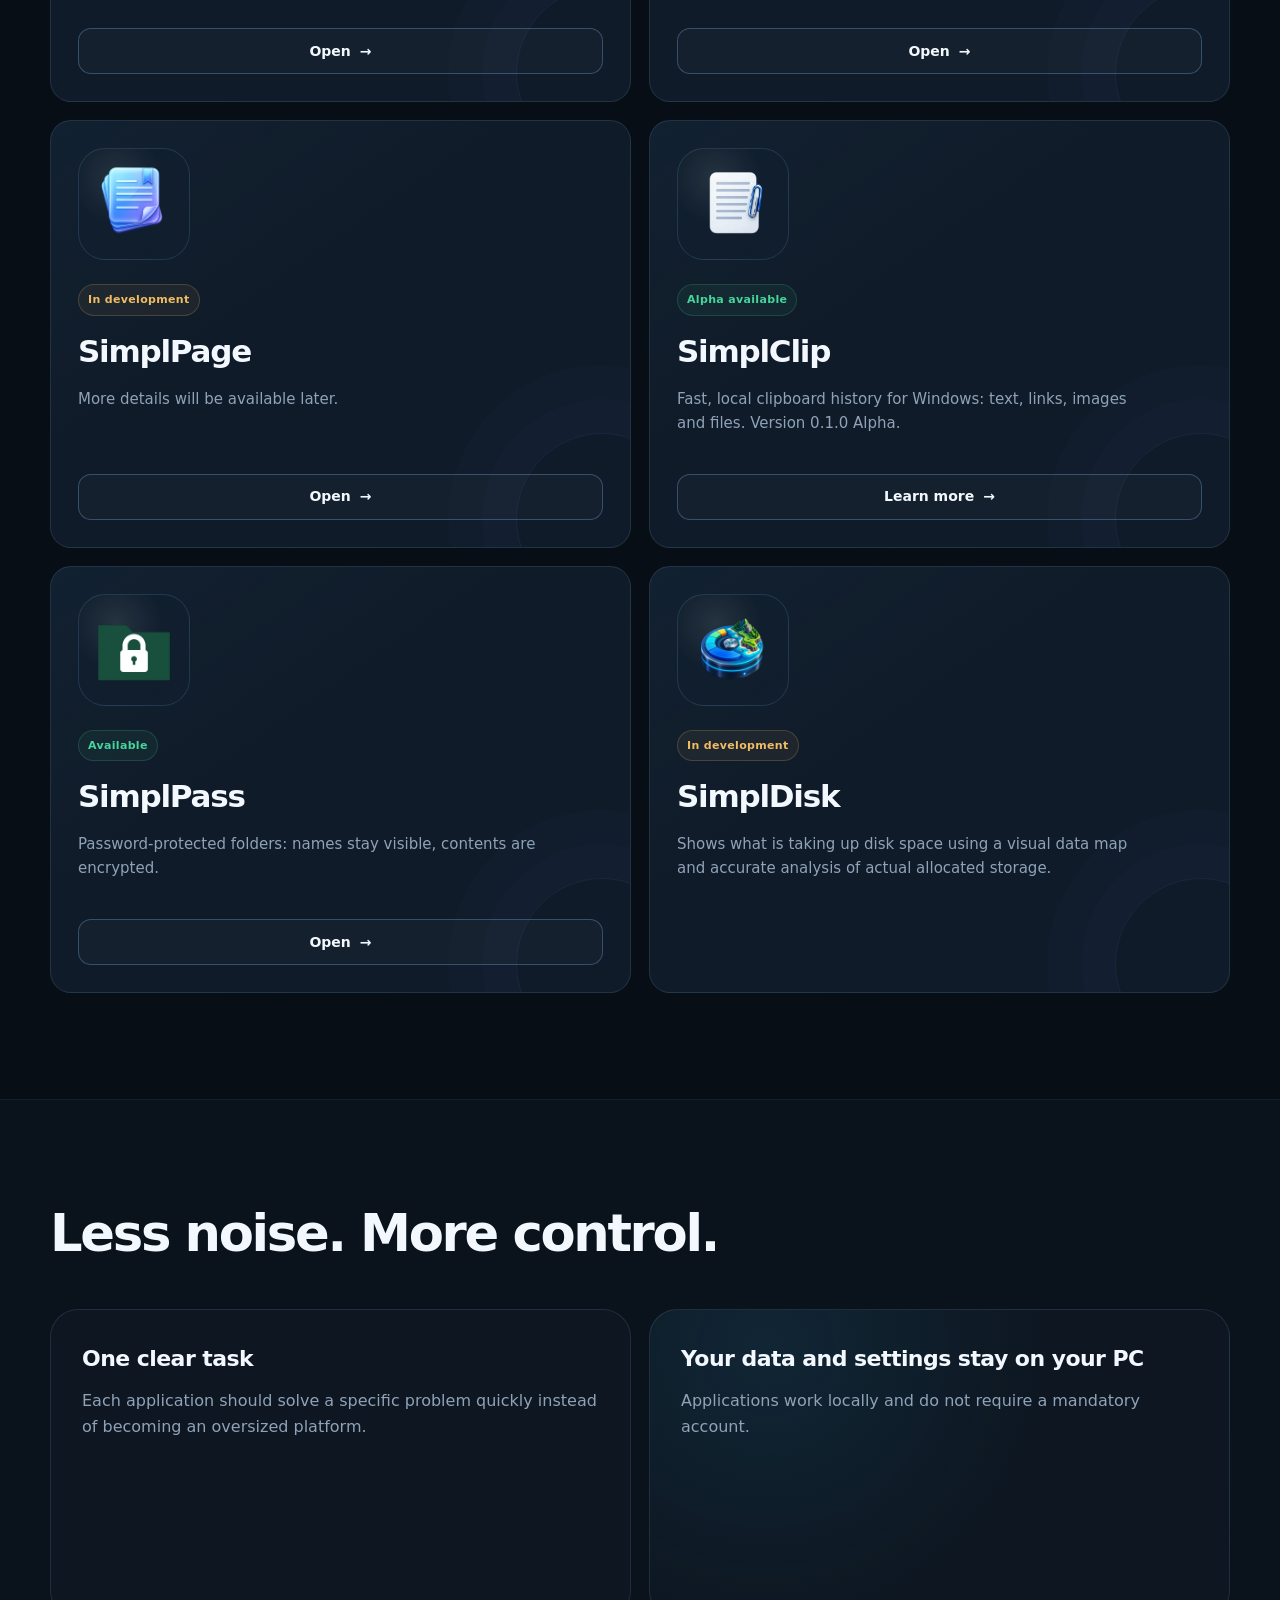
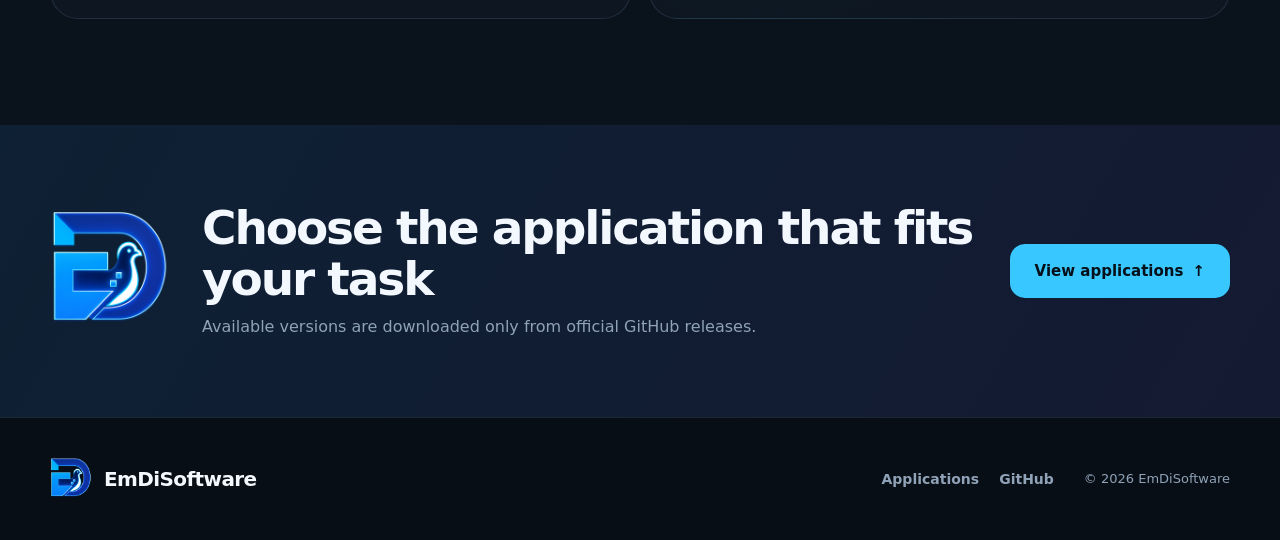
==== commit 693a1587: "feat: add Pidjmail page and catalog card" ====
--- a/index.html
+++ b/index.html
@@ -10,7 +10,7 @@
   <meta name="color-scheme" content="dark">
 
   <title>EmDiSoftware — маленькие приложения для Windows</title>
-  <meta name="description" content="EmDiSoftware предоставляет компактные приложения для Windows: Simpltask, SimplNote, SimplPlayer, SimplPage, SimplClip, SimplPass и SimplDisk.">
+  <meta name="description" content="EmDiSoftware предоставляет компактные приложения для Windows: Pidjmail, Simpltask, SimplNote, SimplPlayer, SimplPage, SimplClip, SimplPass и SimplDisk.">
   <meta name="author" content="EmDiSoftware">
   <meta name="site-build" content="v12">
 
@@ -123,6 +123,26 @@
         </div>
 
         <div class="app-grid">
+          <article class="app-card">
+            <div class="app-logo-frame">
+              <img src="./assets/pidjmail-logo.webp" alt="Pidjmail">
+            </div>
+            <div class="card-copy">
+              <div class="status status-available">
+                <span data-lang="ru">Ранняя версия</span>
+                <span data-lang="en" hidden>Early release</span>
+              </div>
+              <h3>Pidjmail</h3>
+              <p data-lang="ru">Почта, календарь, контакты и доски задач для Windows. Несколько ящиков в одном окне.</p>
+              <p data-lang="en" hidden>Mail, calendar, contacts and task boards for Windows. Several mailboxes in one window.</p>
+            </div>
+            <a class="button button-card" href="./pidjmail/">
+              <span data-lang="ru">Открыть</span>
+              <span data-lang="en" hidden>Open</span>
+              <span aria-hidden="true">→</span>
+            </a>
+          </article>
+
           <article class="app-card app-card-task">
             <div class="app-logo-frame">
               <img src="./assets/simpltask-logo.webp" alt="Simpltask">
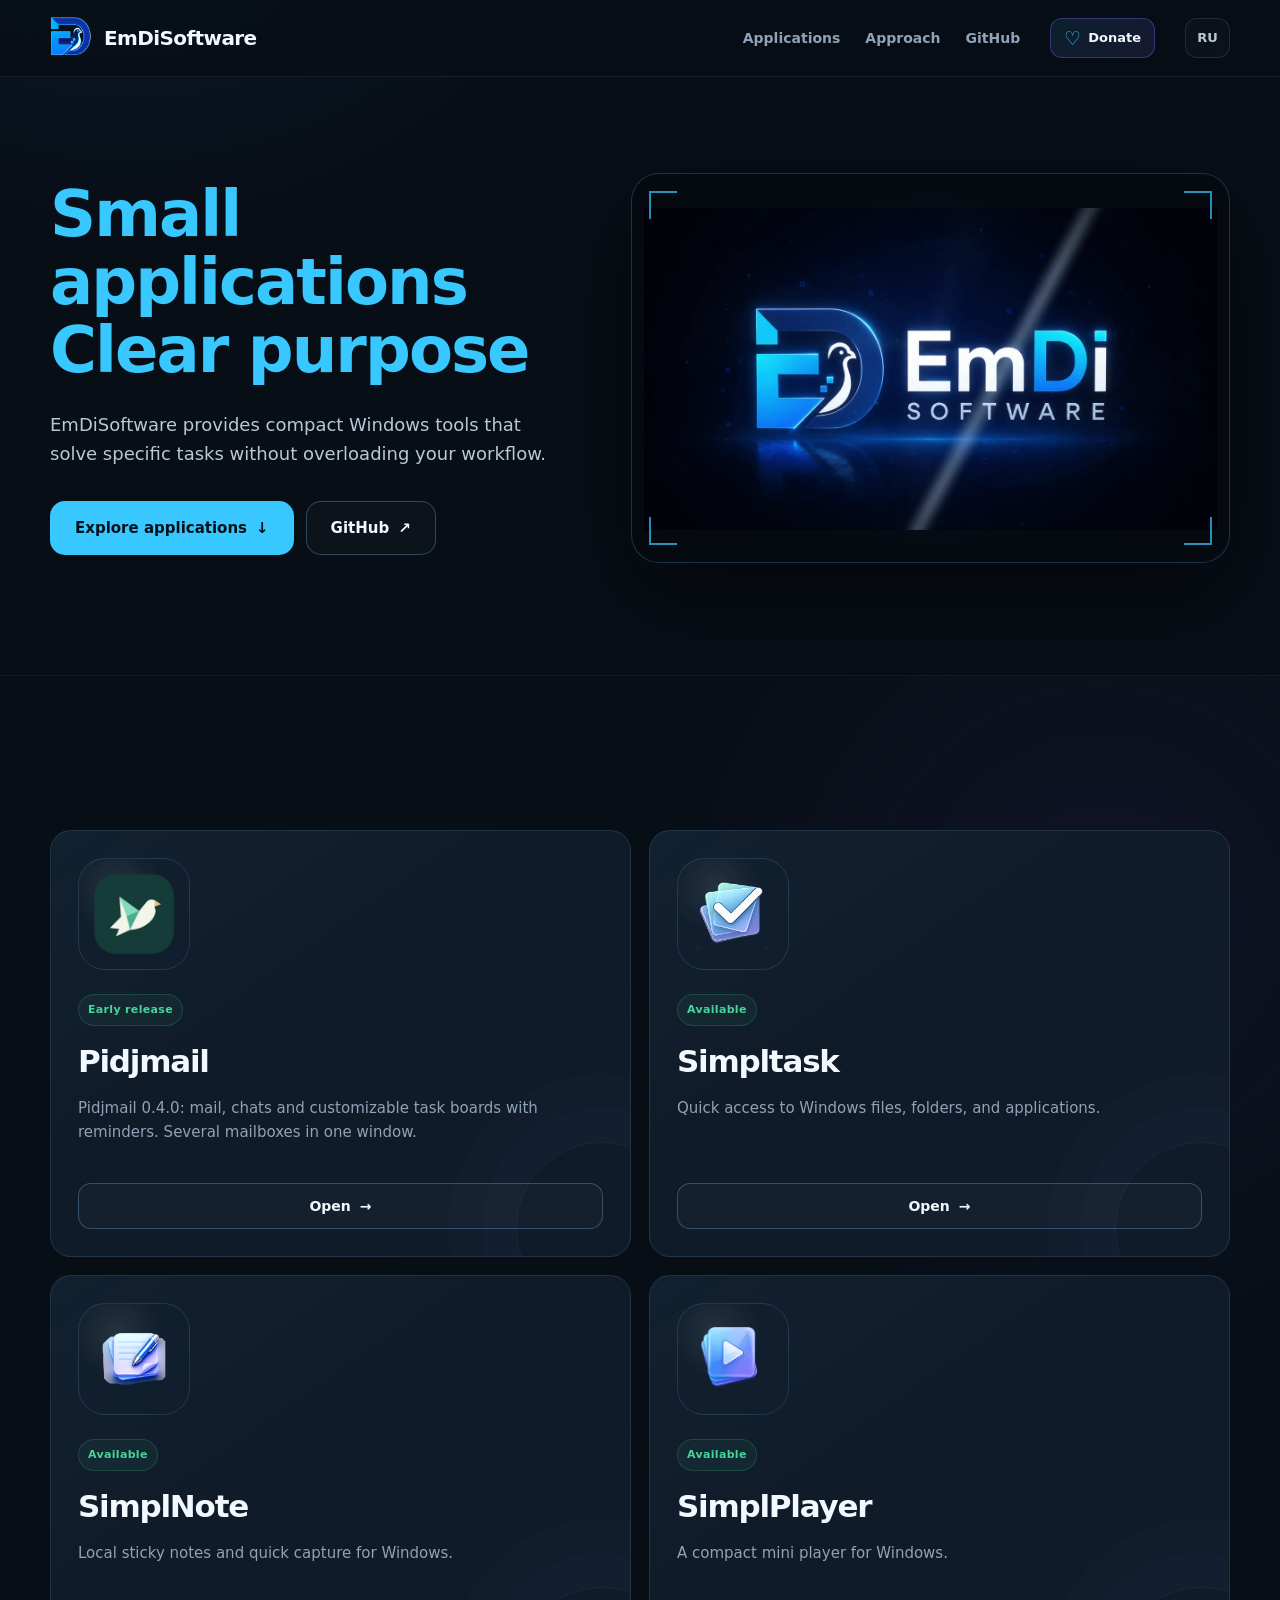
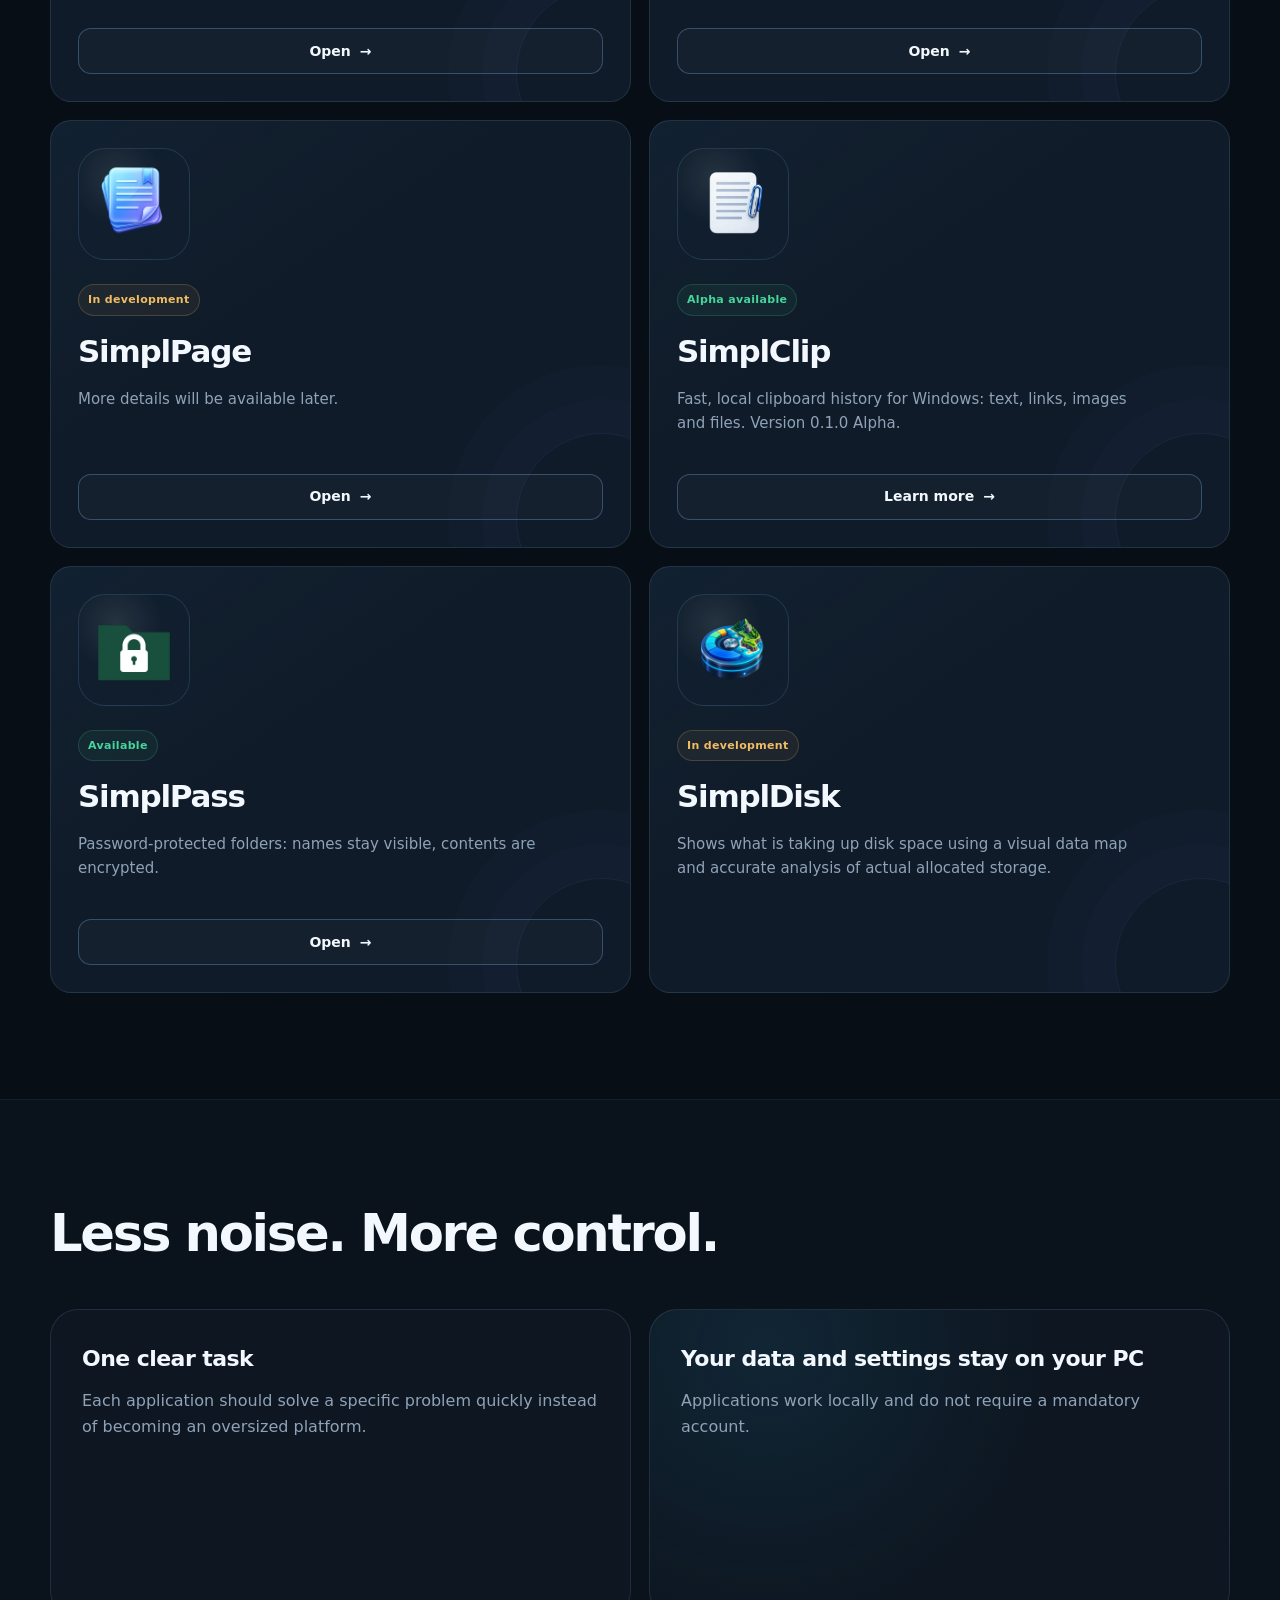
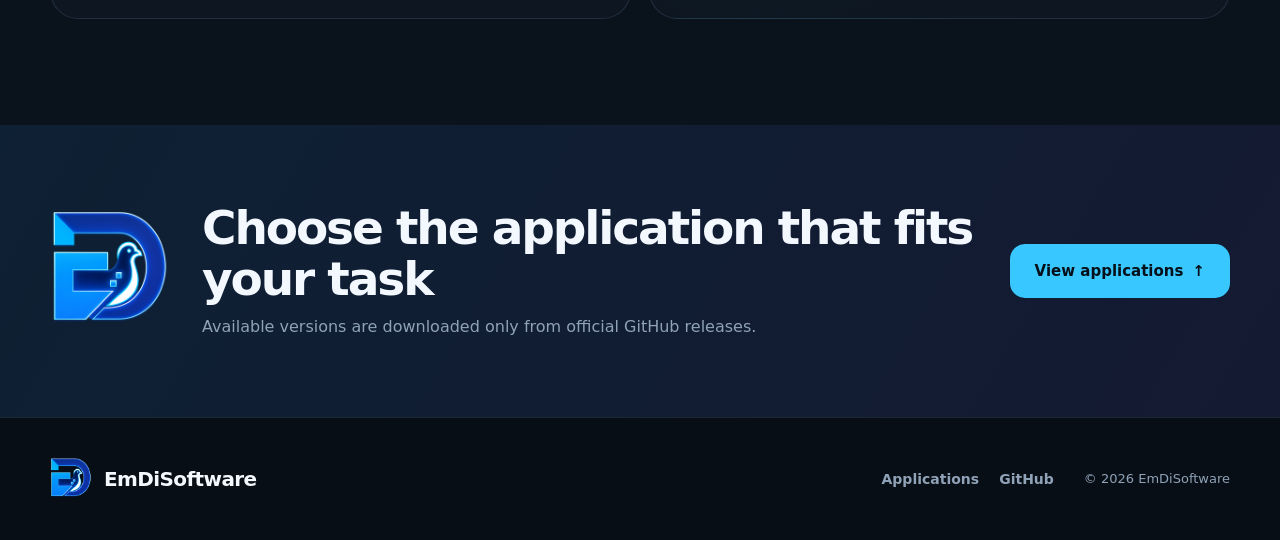
==== commit cedffc65: "Update EmDiSoftware site for Pidjmail 0.4.0" ====
--- a/index.html
+++ b/index.html
@@ -133,8 +133,8 @@
                 <span data-lang="en" hidden>Early release</span>
               </div>
               <h3>Pidjmail</h3>
-              <p data-lang="ru">Почта, календарь, контакты и доски задач для Windows. Несколько ящиков в одном окне.</p>
-              <p data-lang="en" hidden>Mail, calendar, contacts and task boards for Windows. Several mailboxes in one window.</p>
+              <p data-lang="ru">Pidjmail 0.4.0: почта, чаты и настраиваемые доски с напоминаниями. Несколько ящиков в одном окне.</p>
+              <p data-lang="en" hidden>Pidjmail 0.4.0: mail, chats and customizable task boards with reminders. Several mailboxes in one window.</p>
             </div>
             <a class="button button-card" href="./pidjmail/">
               <span data-lang="ru">Открыть</span>
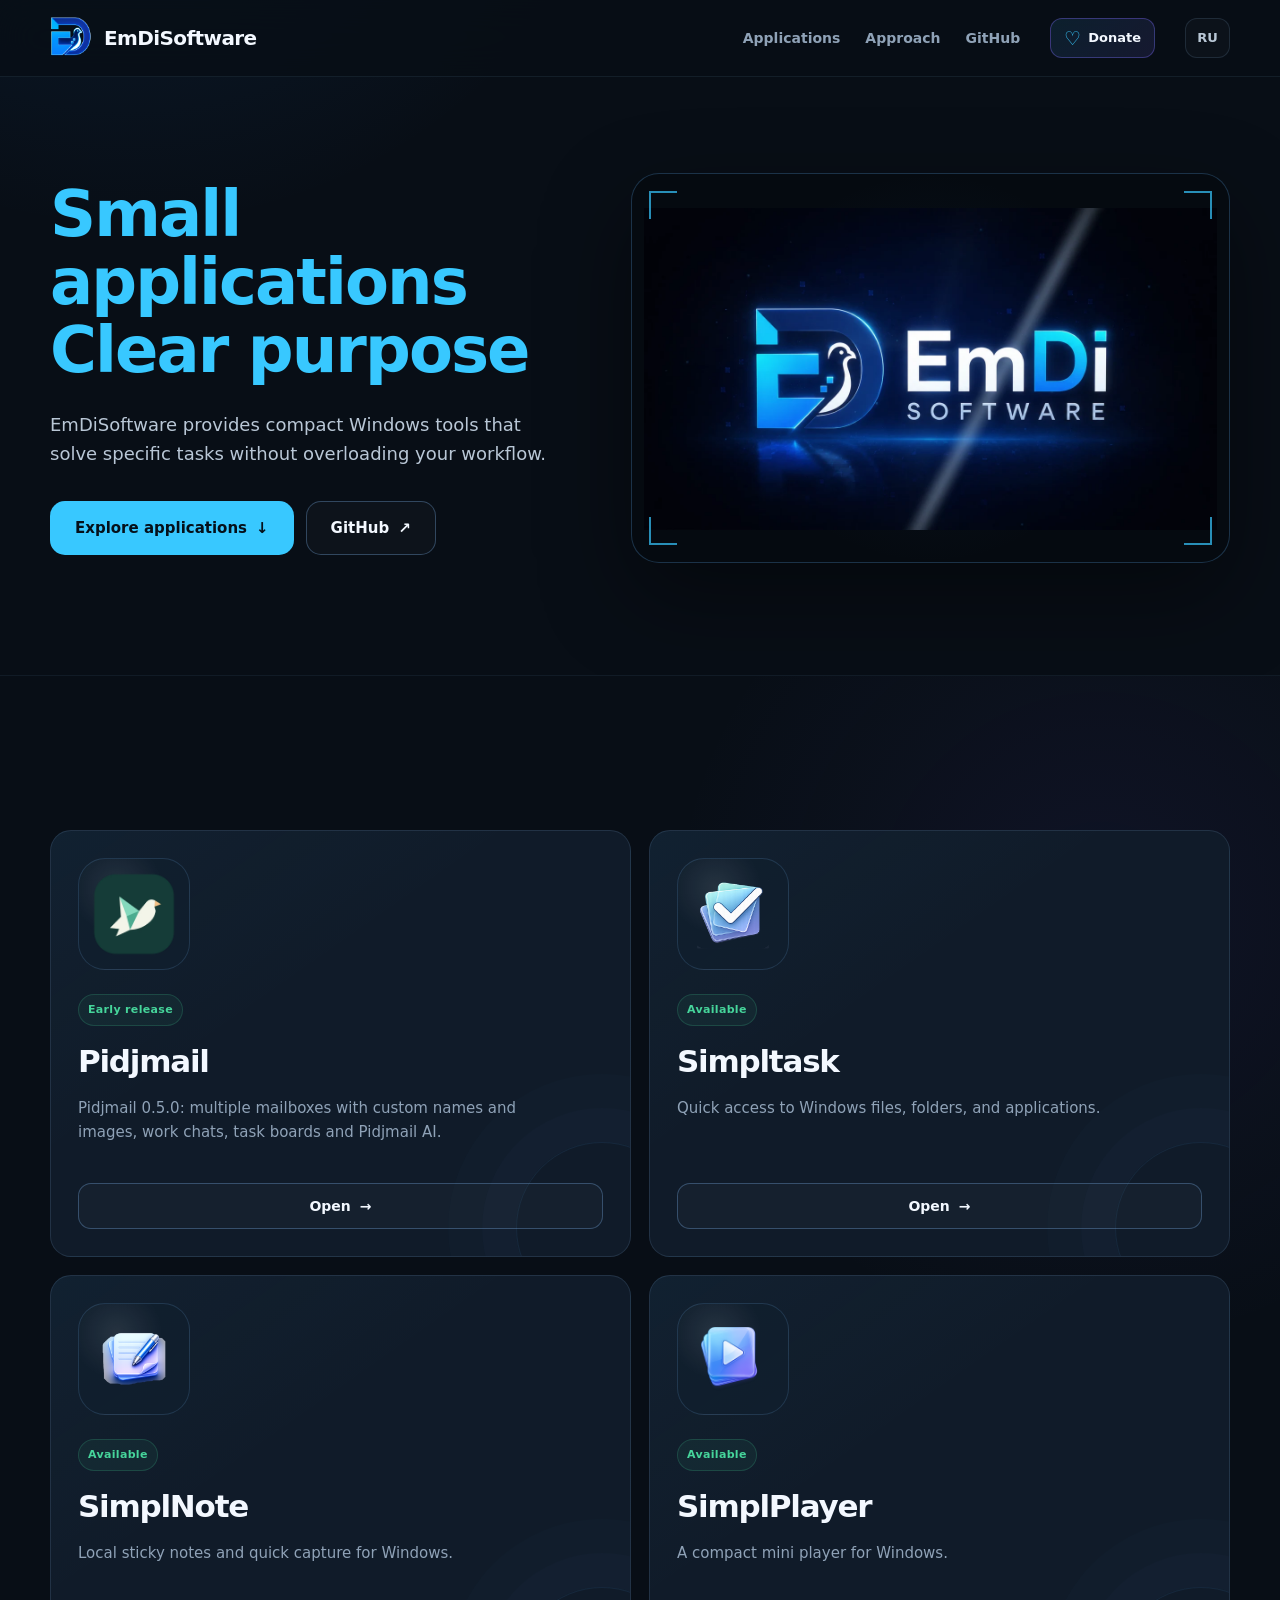
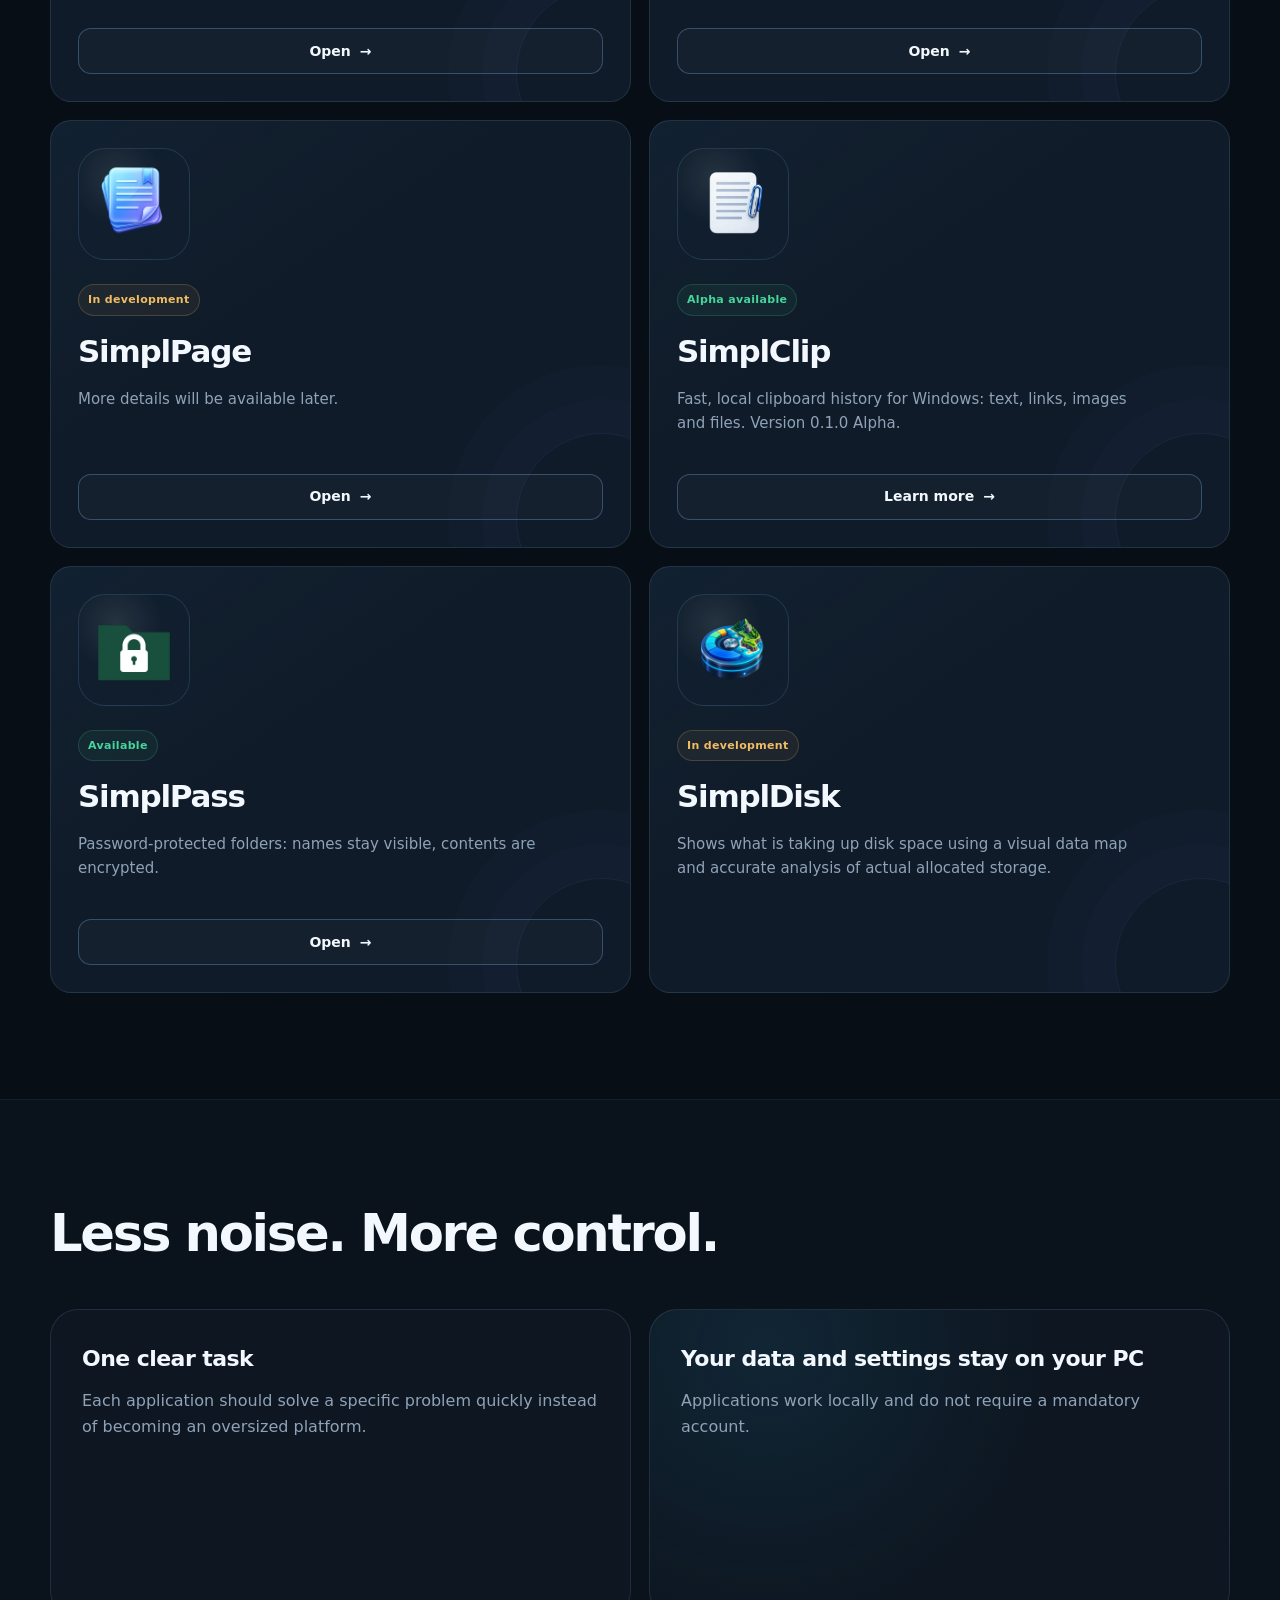
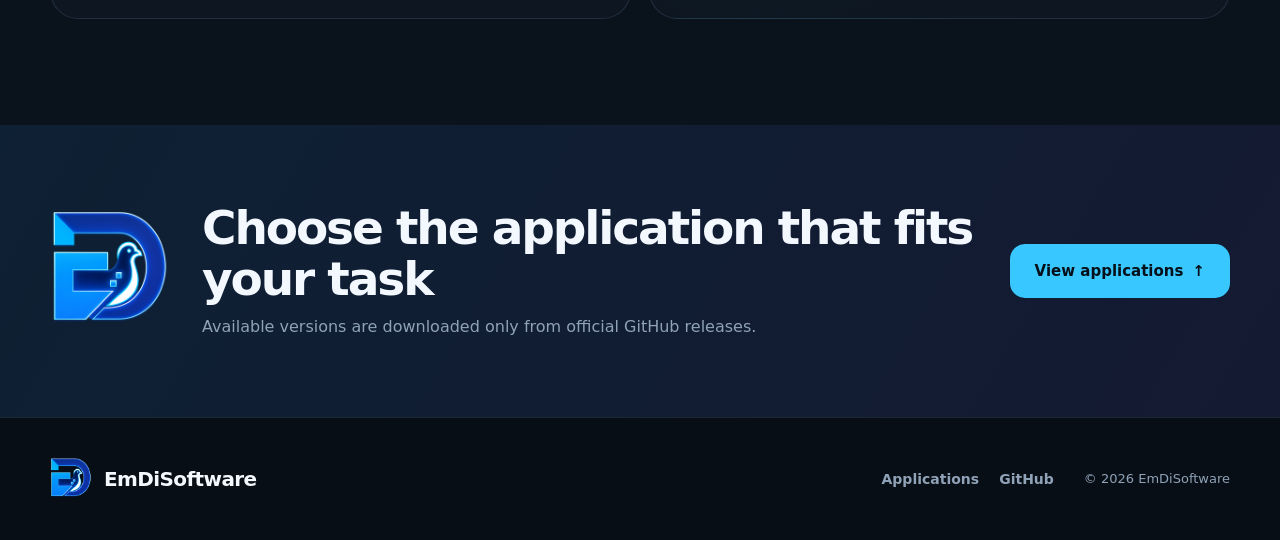
==== commit cf76de3a: "Update EmDiSoftware site for Pidjmail 0.5.0" ====
--- a/index.html
+++ b/index.html
@@ -133,8 +133,8 @@
                 <span data-lang="en" hidden>Early release</span>
               </div>
               <h3>Pidjmail</h3>
-              <p data-lang="ru">Pidjmail 0.4.0: почта, чаты и настраиваемые доски с напоминаниями. Несколько ящиков в одном окне.</p>
-              <p data-lang="en" hidden>Pidjmail 0.4.0: mail, chats and customizable task boards with reminders. Several mailboxes in one window.</p>
+              <p data-lang="ru">Pidjmail 0.5.0: несколько почтовых ящиков с собственными названиями и картинками, рабочие чаты, доски и Pidjmail AI.</p>
+              <p data-lang="en" hidden>Pidjmail 0.5.0: multiple mailboxes with custom names and images, work chats, task boards and Pidjmail AI.</p>
             </div>
             <a class="button button-card" href="./pidjmail/">
               <span data-lang="ru">Открыть</span>
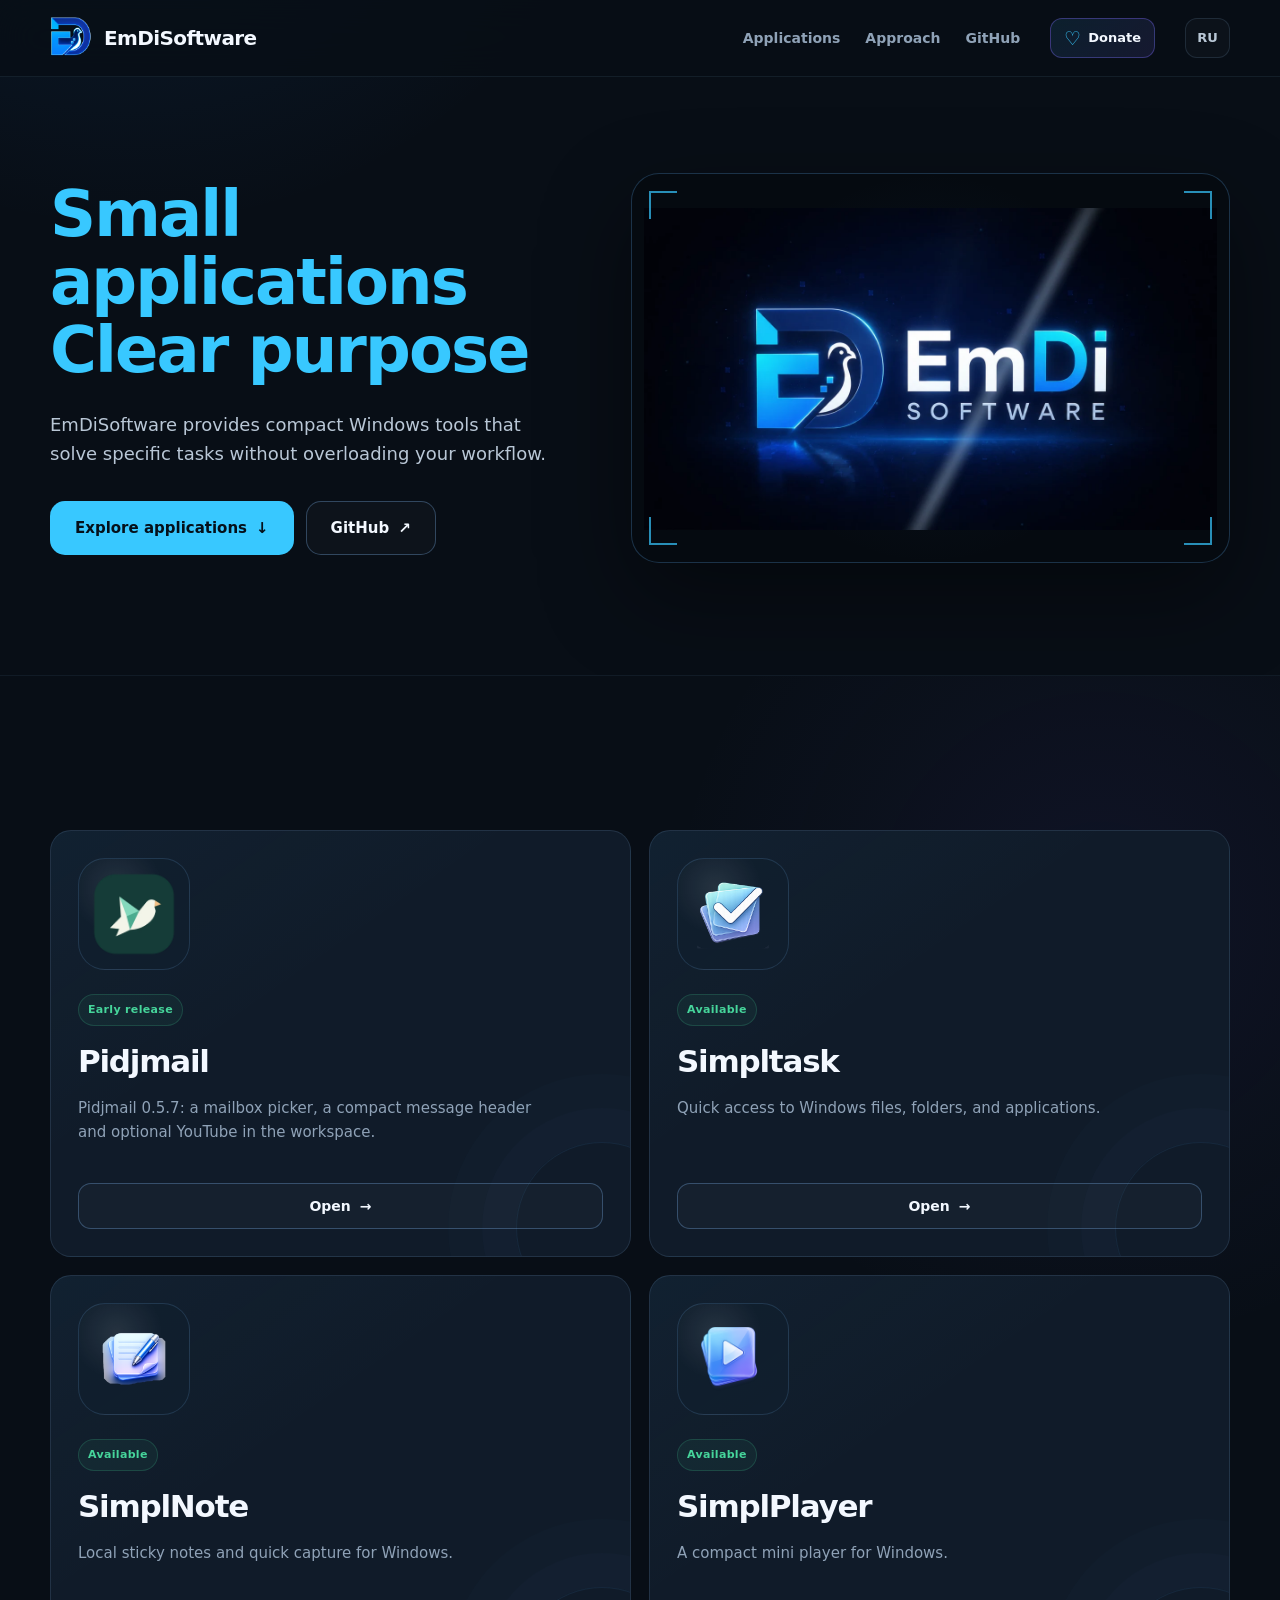
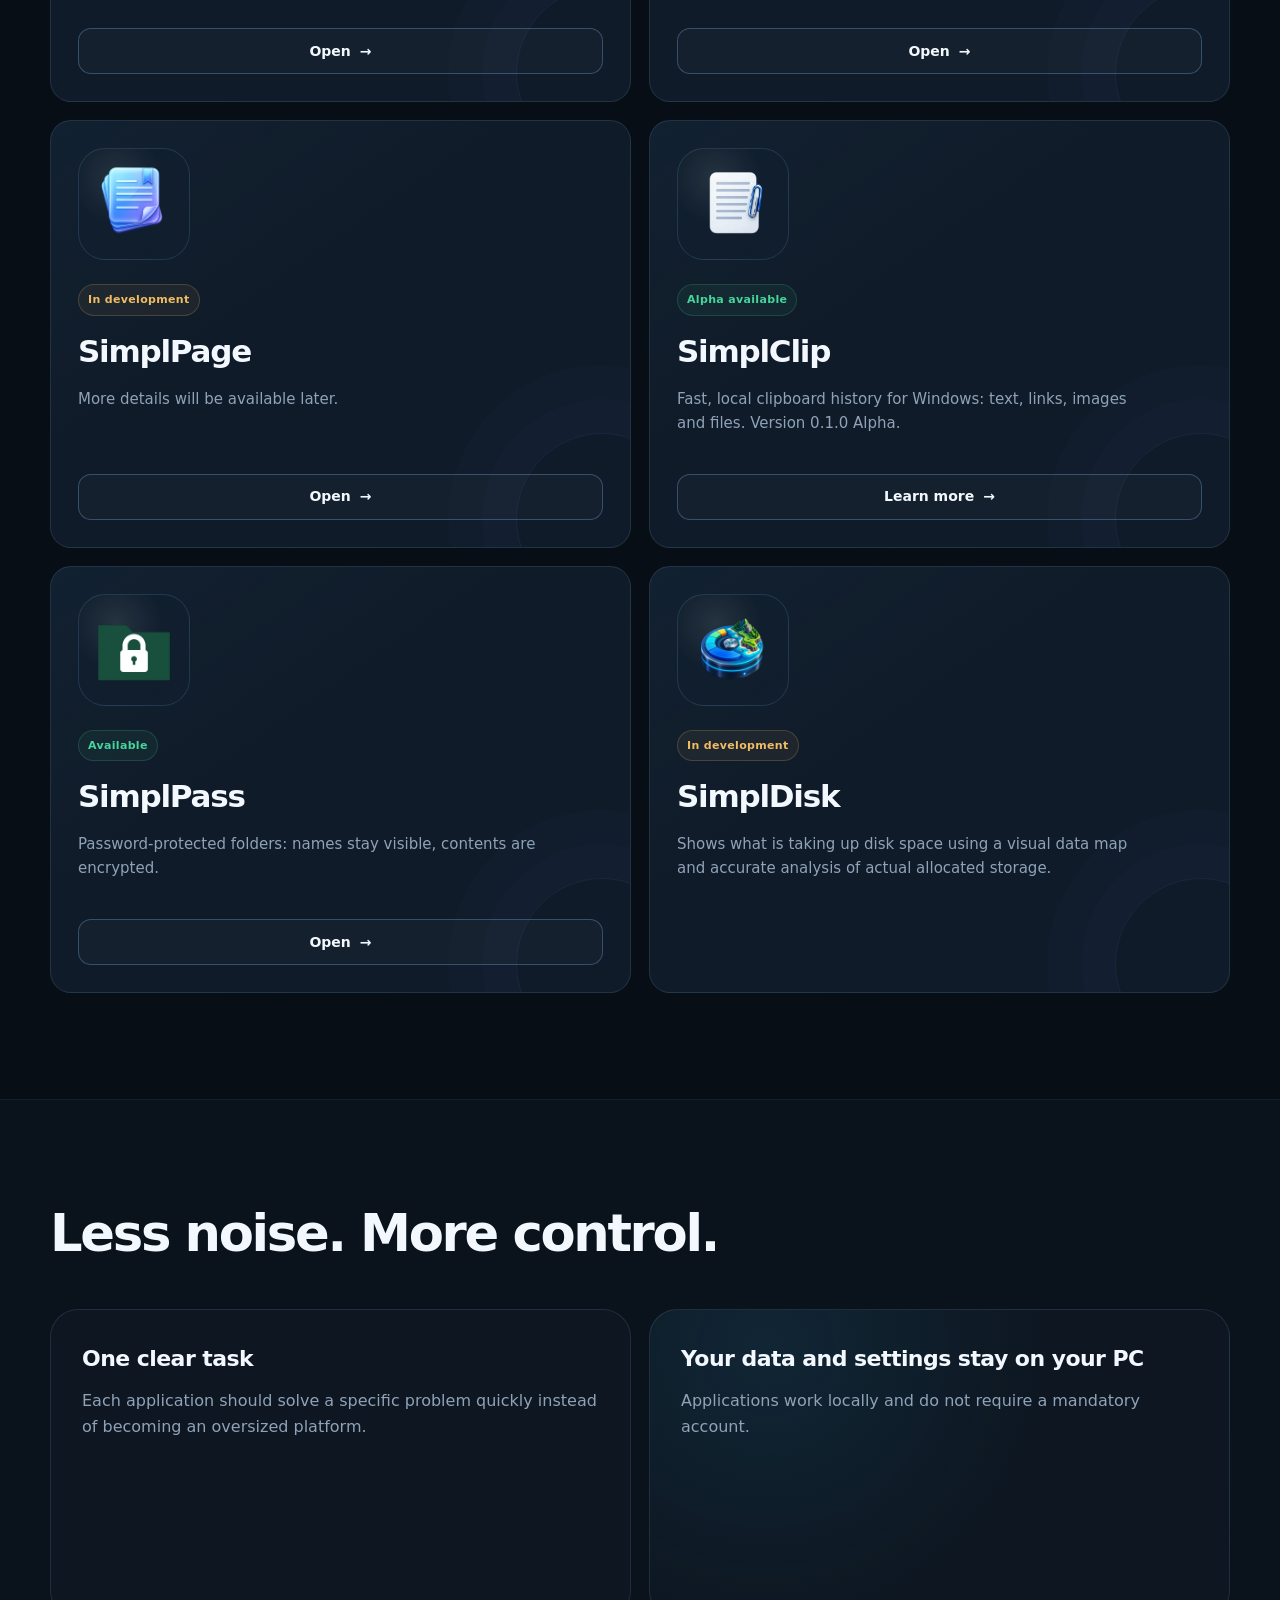
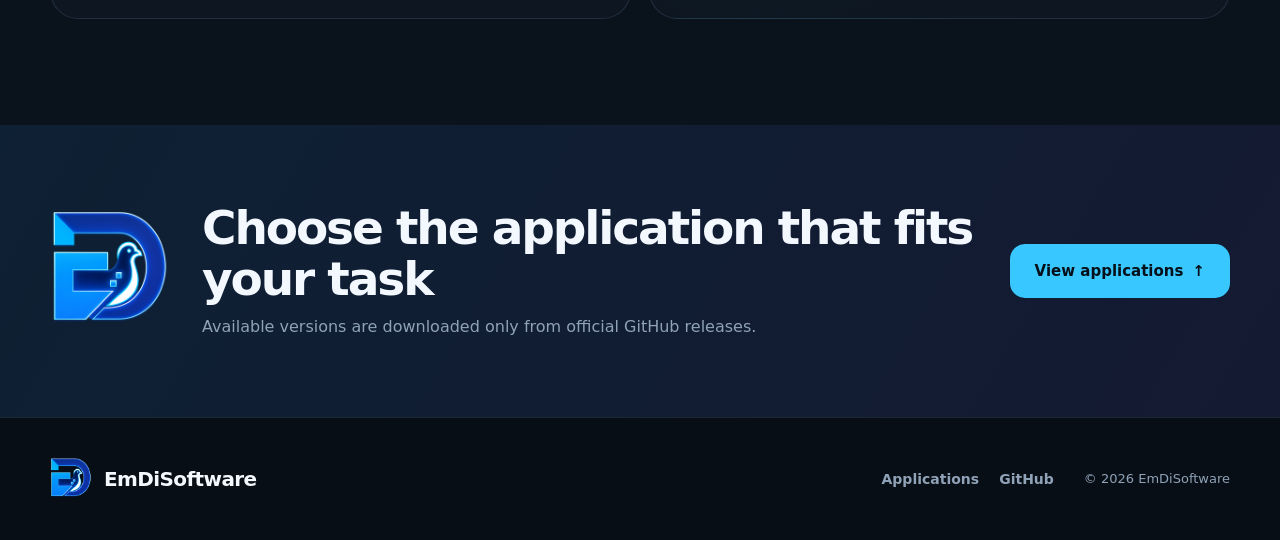
==== commit 1e4e8958: "Release Pidjmail 0.5.7 on EmDiSoftware" ====
--- a/index.html
+++ b/index.html
@@ -133,8 +133,8 @@
                 <span data-lang="en" hidden>Early release</span>
               </div>
               <h3>Pidjmail</h3>
-              <p data-lang="ru">Pidjmail 0.5.0: несколько почтовых ящиков с собственными названиями и картинками, рабочие чаты, доски и Pidjmail AI.</p>
-              <p data-lang="en" hidden>Pidjmail 0.5.0: multiple mailboxes with custom names and images, work chats, task boards and Pidjmail AI.</p>
+              <p data-lang="ru">Pidjmail 0.5.7: быстрый выбор ящика, компактная шапка письма и YouTube в «Комбайне».</p>
+              <p data-lang="en" hidden>Pidjmail 0.5.7: a mailbox picker, a compact message header and optional YouTube in the workspace.</p>
             </div>
             <a class="button button-card" href="./pidjmail/">
               <span data-lang="ru">Открыть</span>
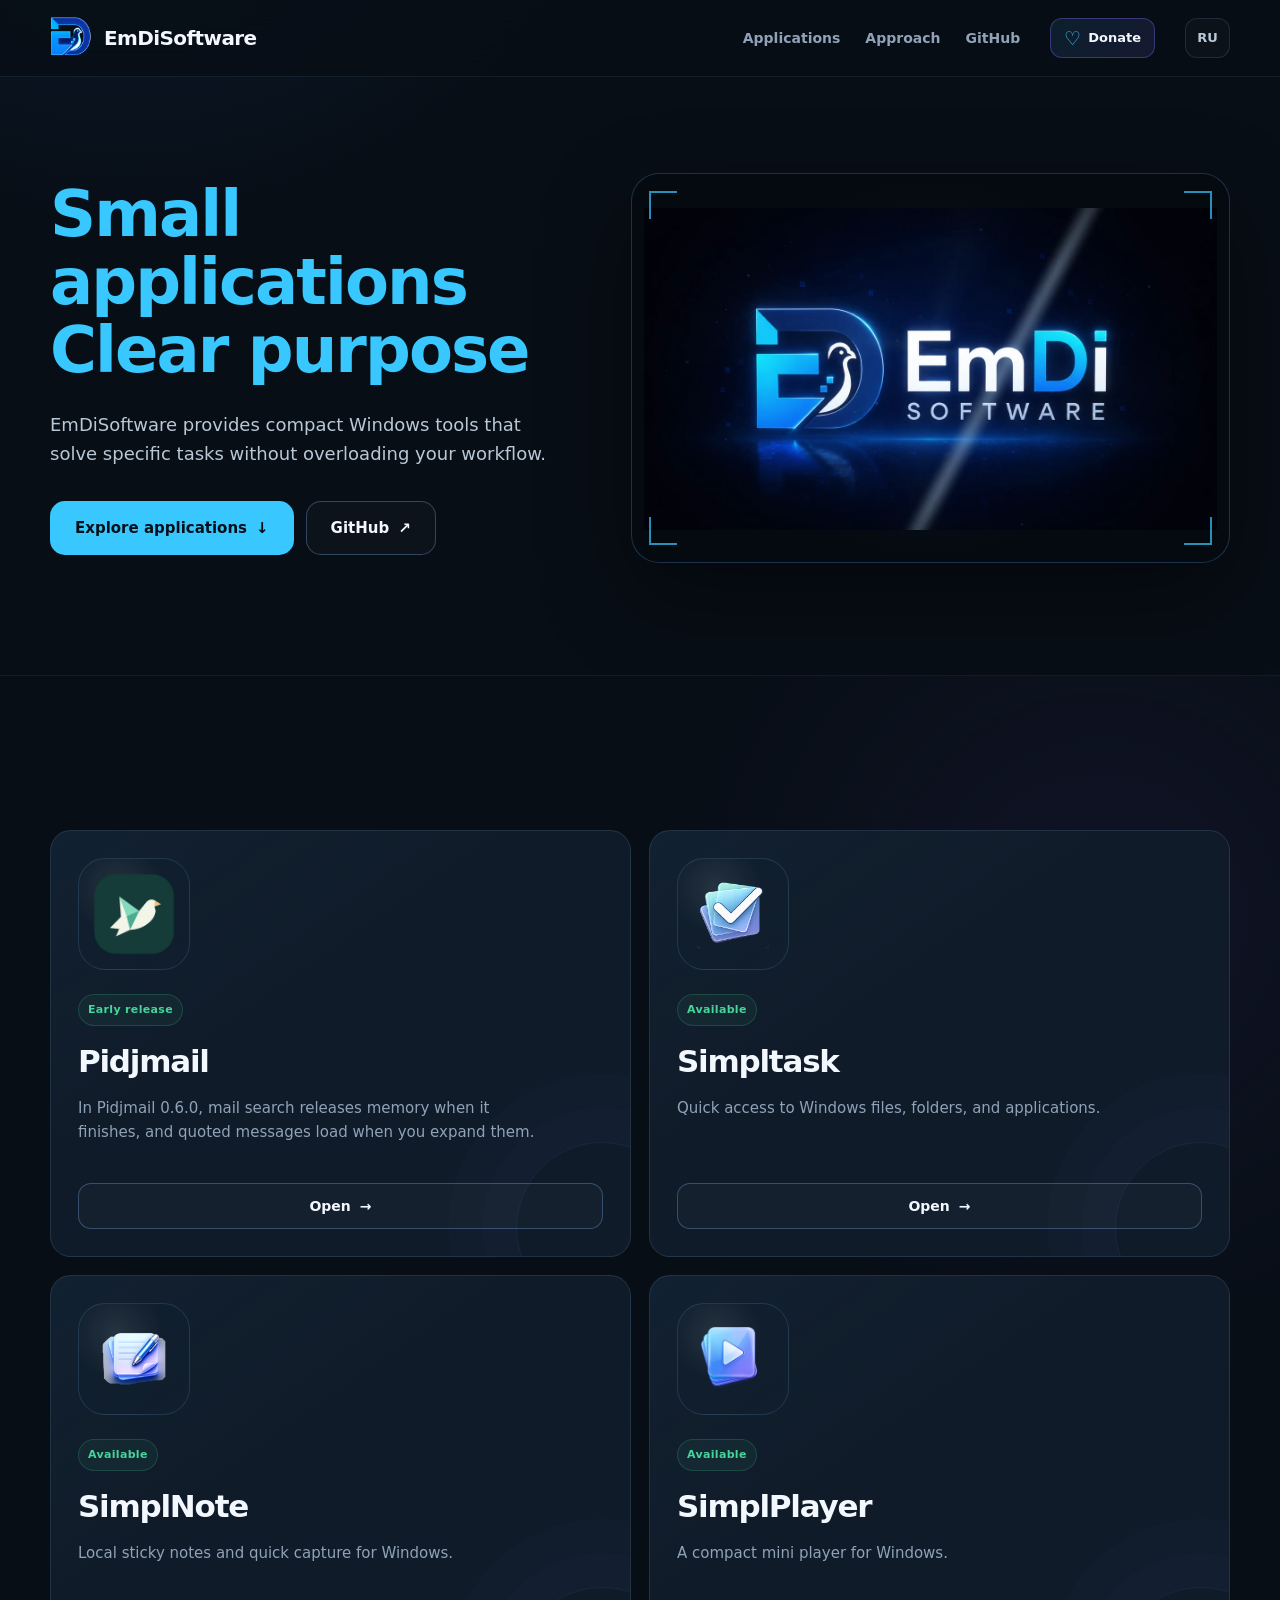
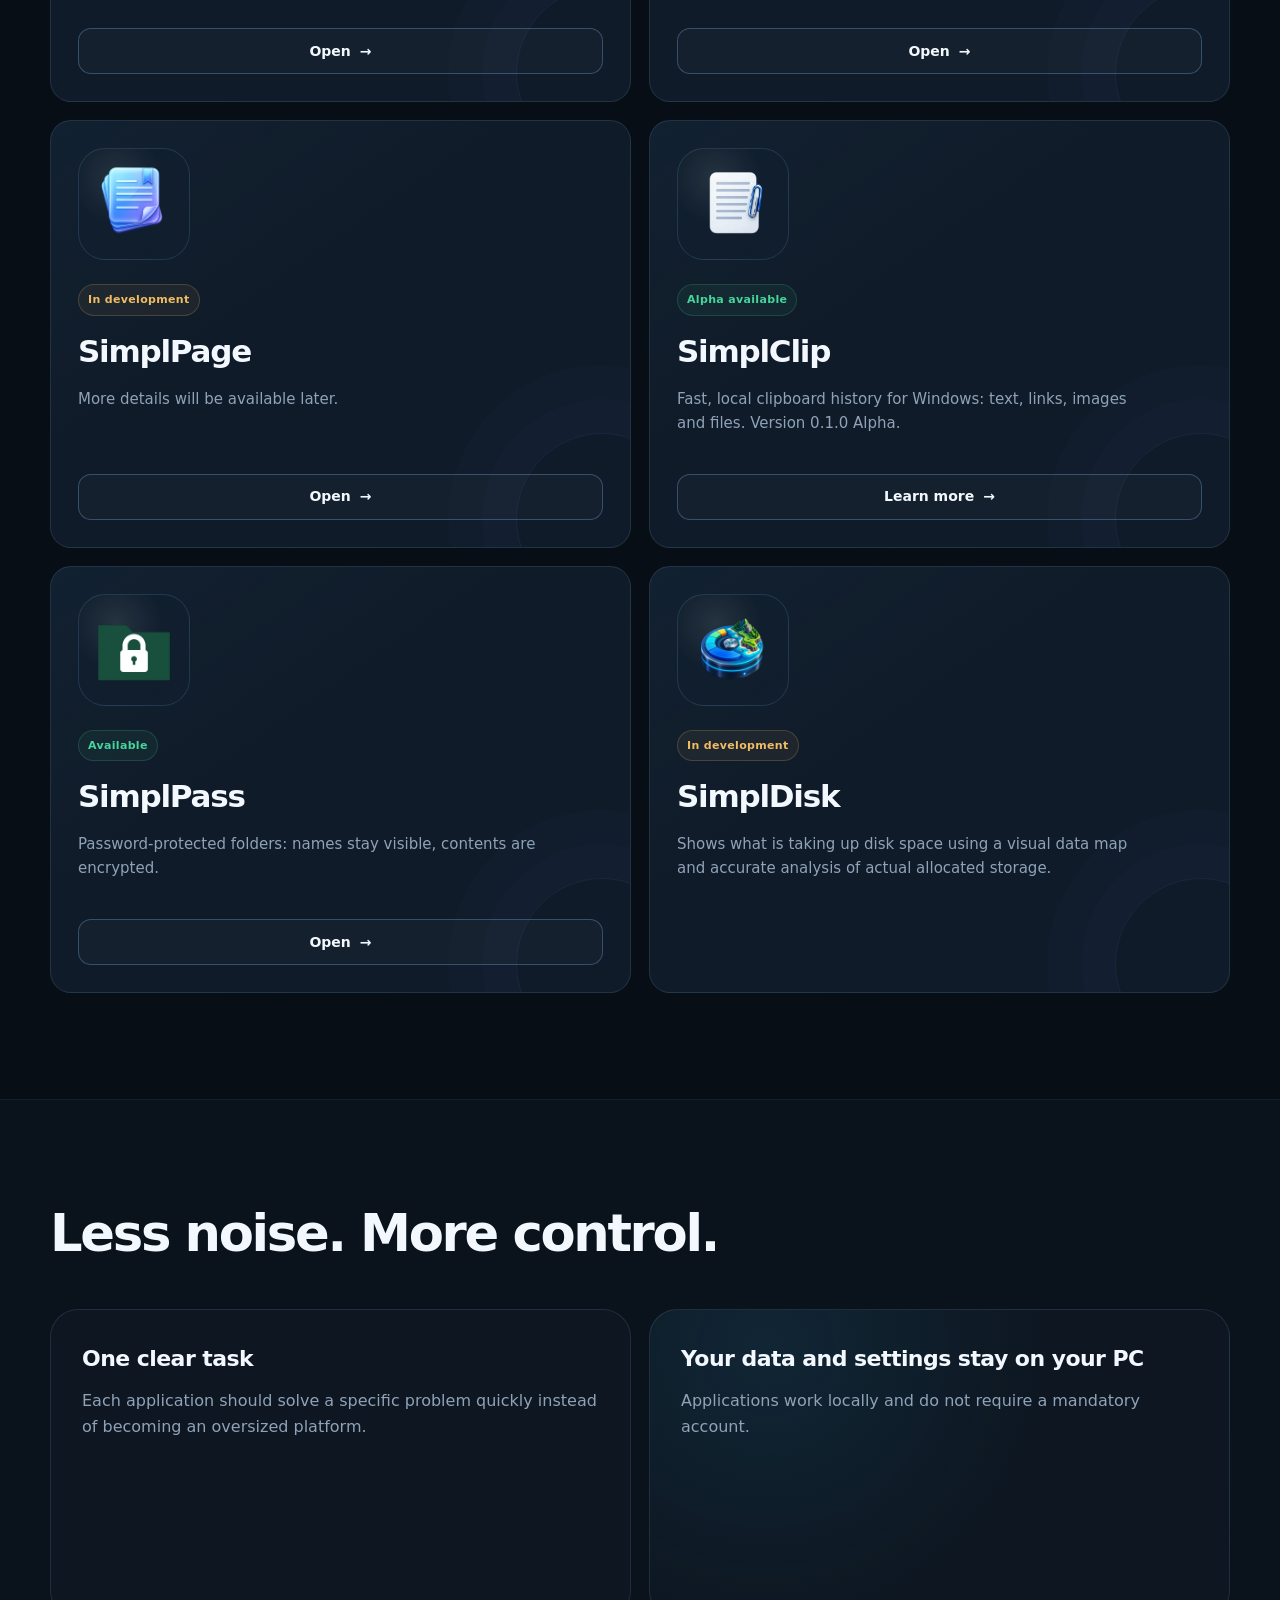
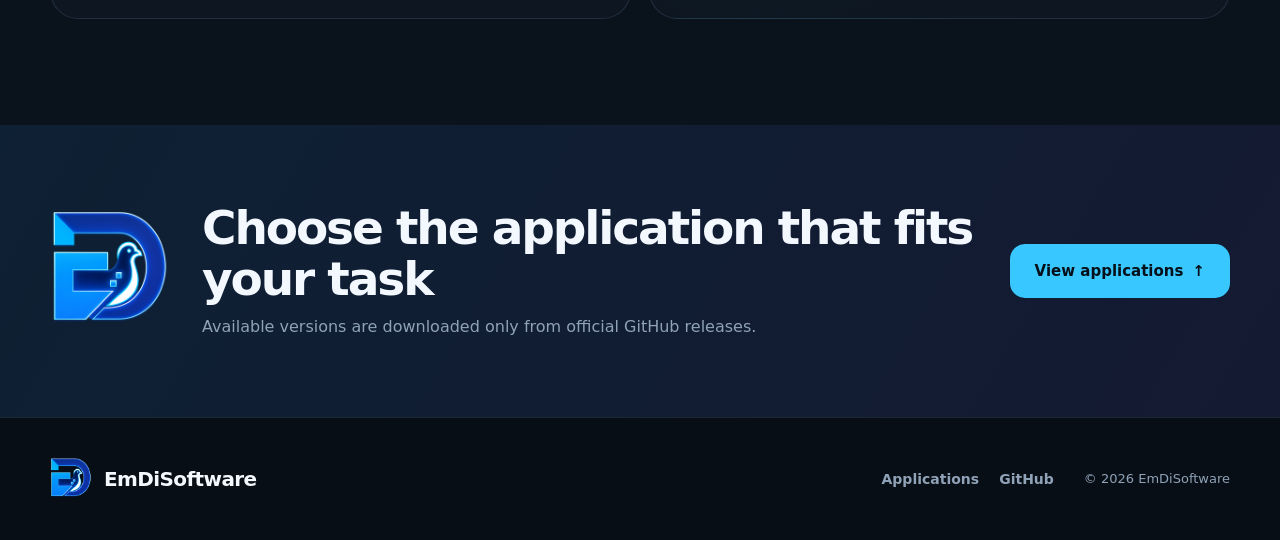
==== commit 6678166d: "Update Pidjmail product page and installer link for 0.6.0" ====
--- a/index.html
+++ b/index.html
@@ -133,8 +133,8 @@
                 <span data-lang="en" hidden>Early release</span>
               </div>
               <h3>Pidjmail</h3>
-              <p data-lang="ru">Pidjmail 0.5.7: быстрый выбор ящика, компактная шапка письма и YouTube в «Комбайне».</p>
-              <p data-lang="en" hidden>Pidjmail 0.5.7: a mailbox picker, a compact message header and optional YouTube in the workspace.</p>
+              <p data-lang="ru">В Pidjmail 0.6.0 поиск по почте освобождает память после запроса, а цитаты в письмах загружаются при раскрытии.</p>
+              <p data-lang="en" hidden>In Pidjmail 0.6.0, mail search releases memory when it finishes, and quoted messages load when you expand them.</p>
             </div>
             <a class="button button-card" href="./pidjmail/">
               <span data-lang="ru">Открыть</span>
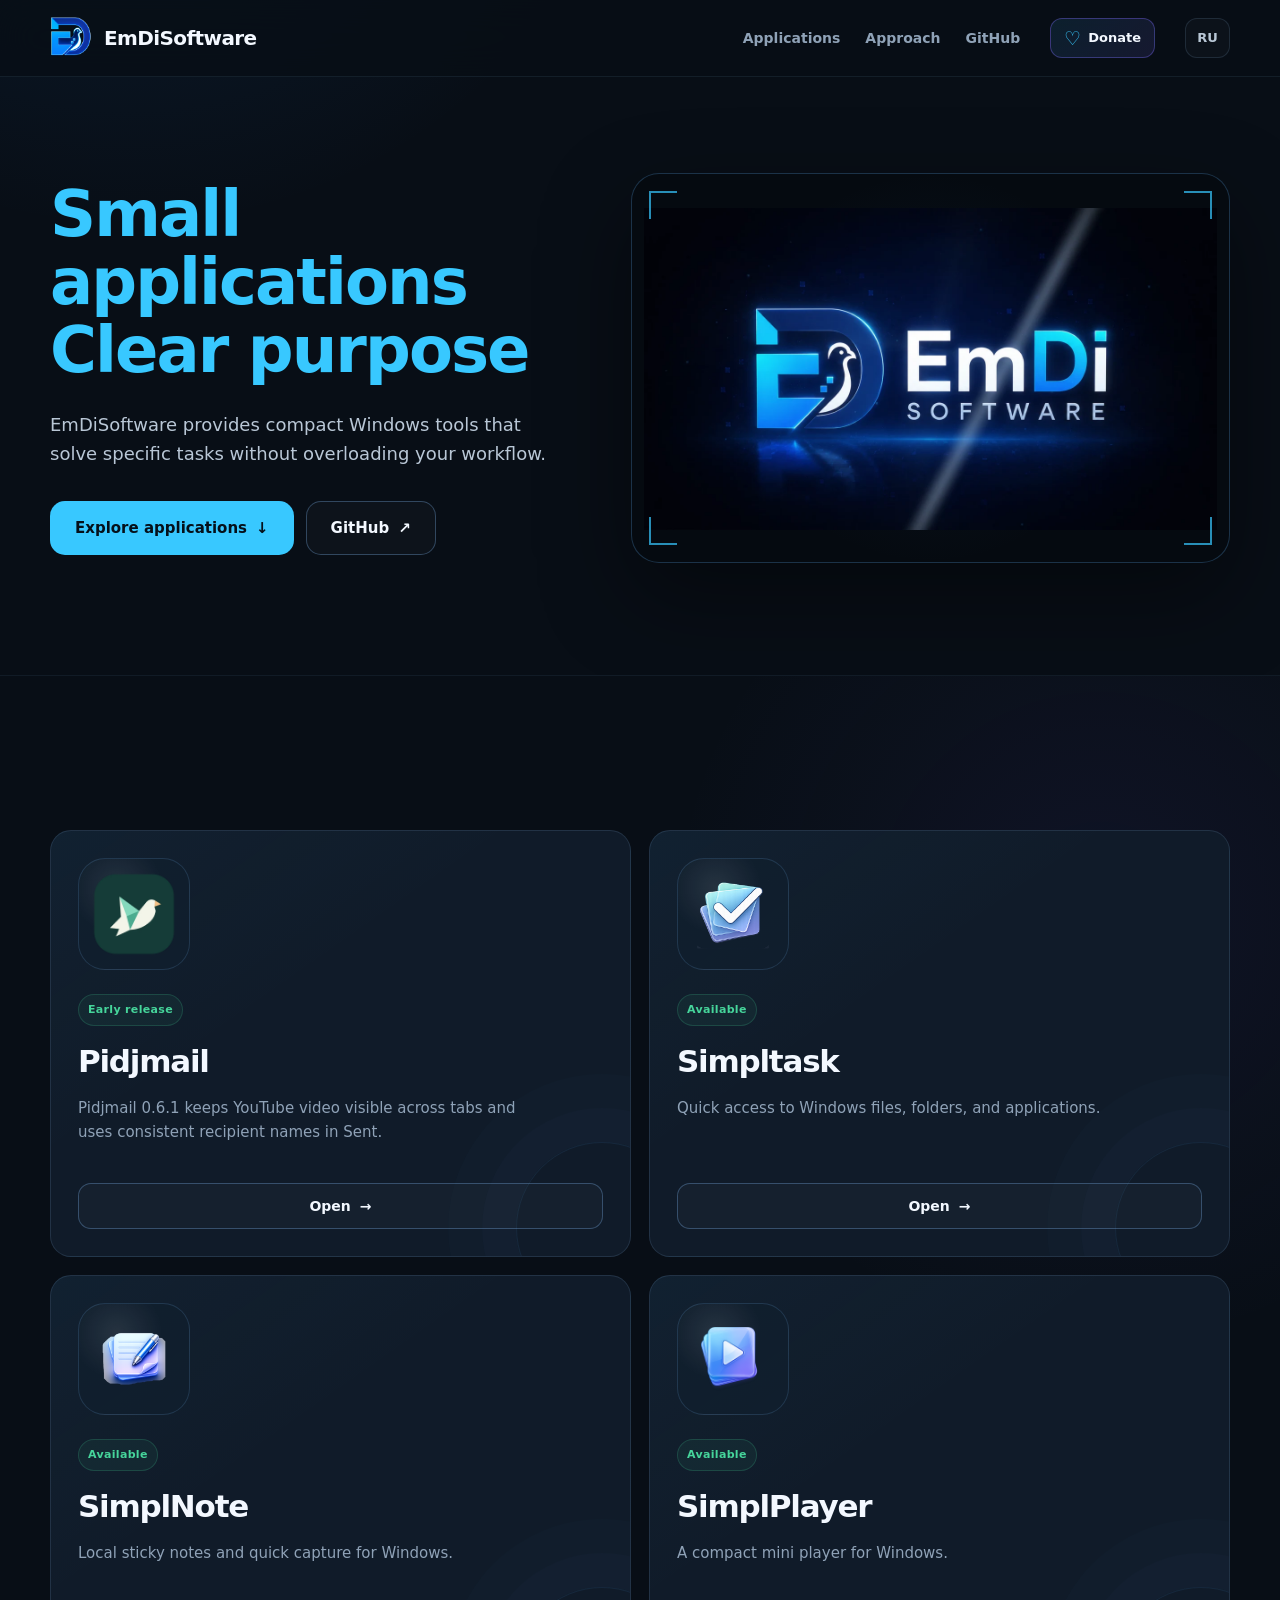
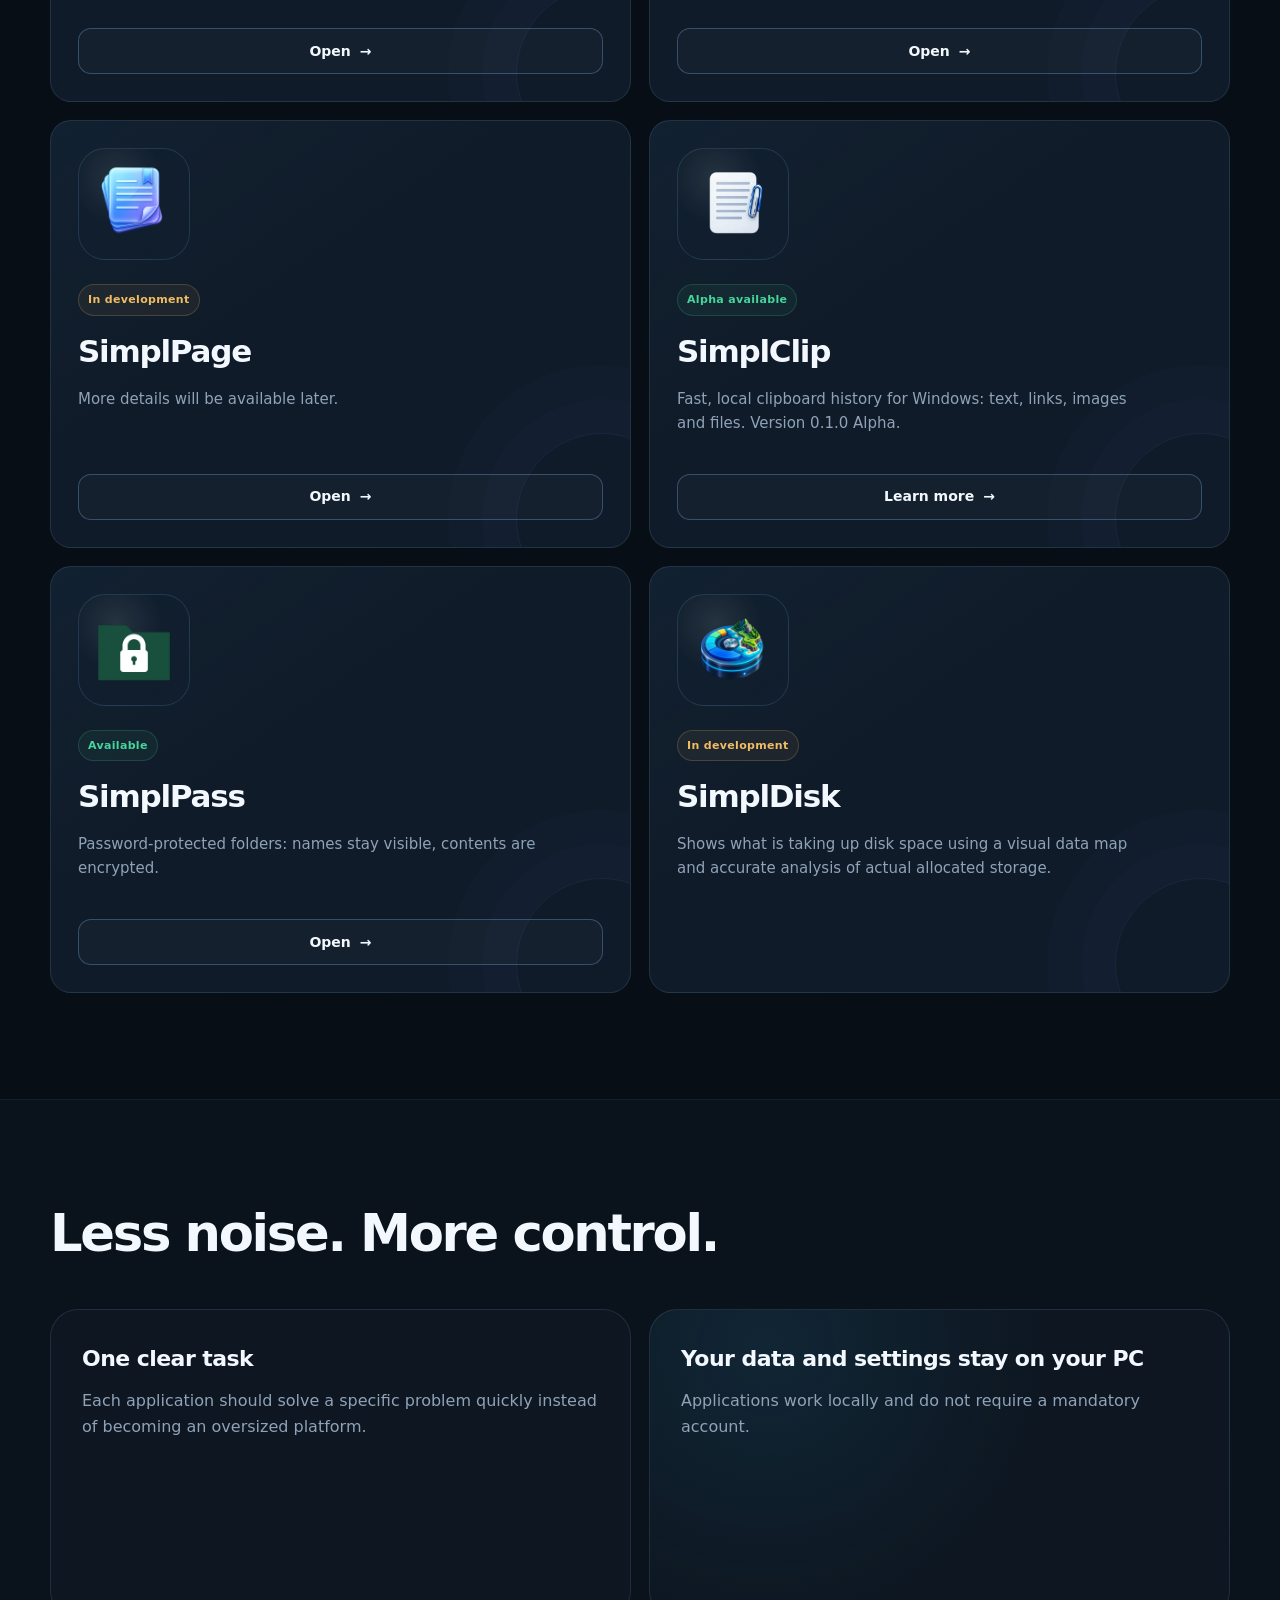
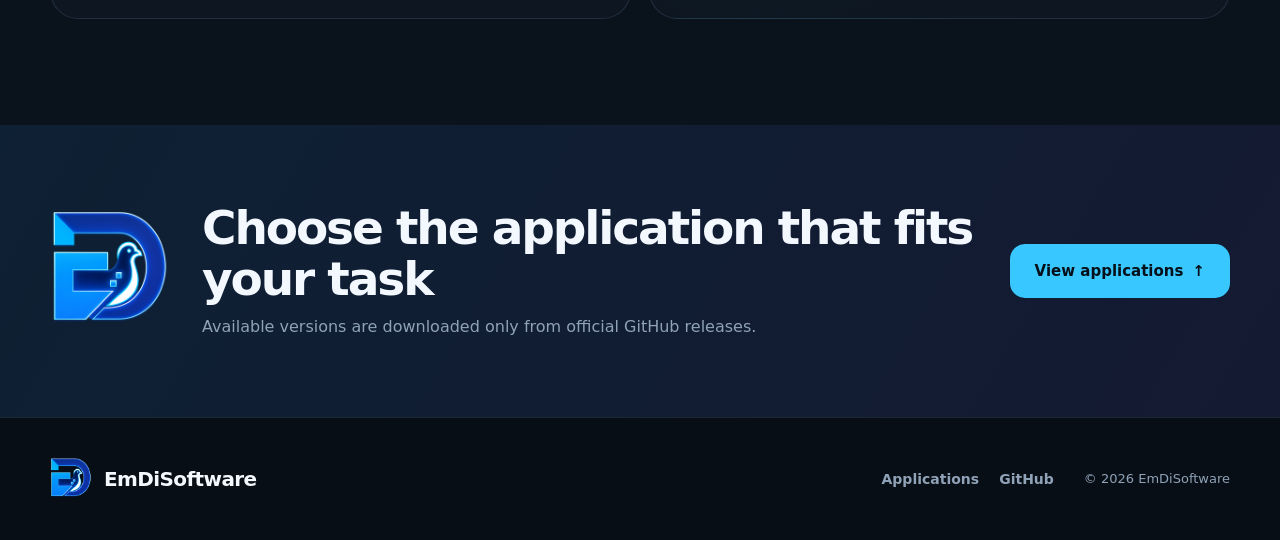
==== commit 5a6ea931: "Update EmDiSoftware site for Pidjmail 0.6.1" ====
--- a/index.html
+++ b/index.html
@@ -133,8 +133,8 @@
                 <span data-lang="en" hidden>Early release</span>
               </div>
               <h3>Pidjmail</h3>
-              <p data-lang="ru">В Pidjmail 0.6.0 поиск по почте освобождает память после запроса, а цитаты в письмах загружаются при раскрытии.</p>
-              <p data-lang="en" hidden>In Pidjmail 0.6.0, mail search releases memory when it finishes, and quoted messages load when you expand them.</p>
+              <p data-lang="ru">Pidjmail 0.6.1 сохраняет видео YouTube при переключении вкладок и согласует имена получателей в «Отправленных».</p>
+              <p data-lang="en" hidden>Pidjmail 0.6.1 keeps YouTube video visible across tabs and uses consistent recipient names in Sent.</p>
             </div>
             <a class="button button-card" href="./pidjmail/">
               <span data-lang="ru">Открыть</span>
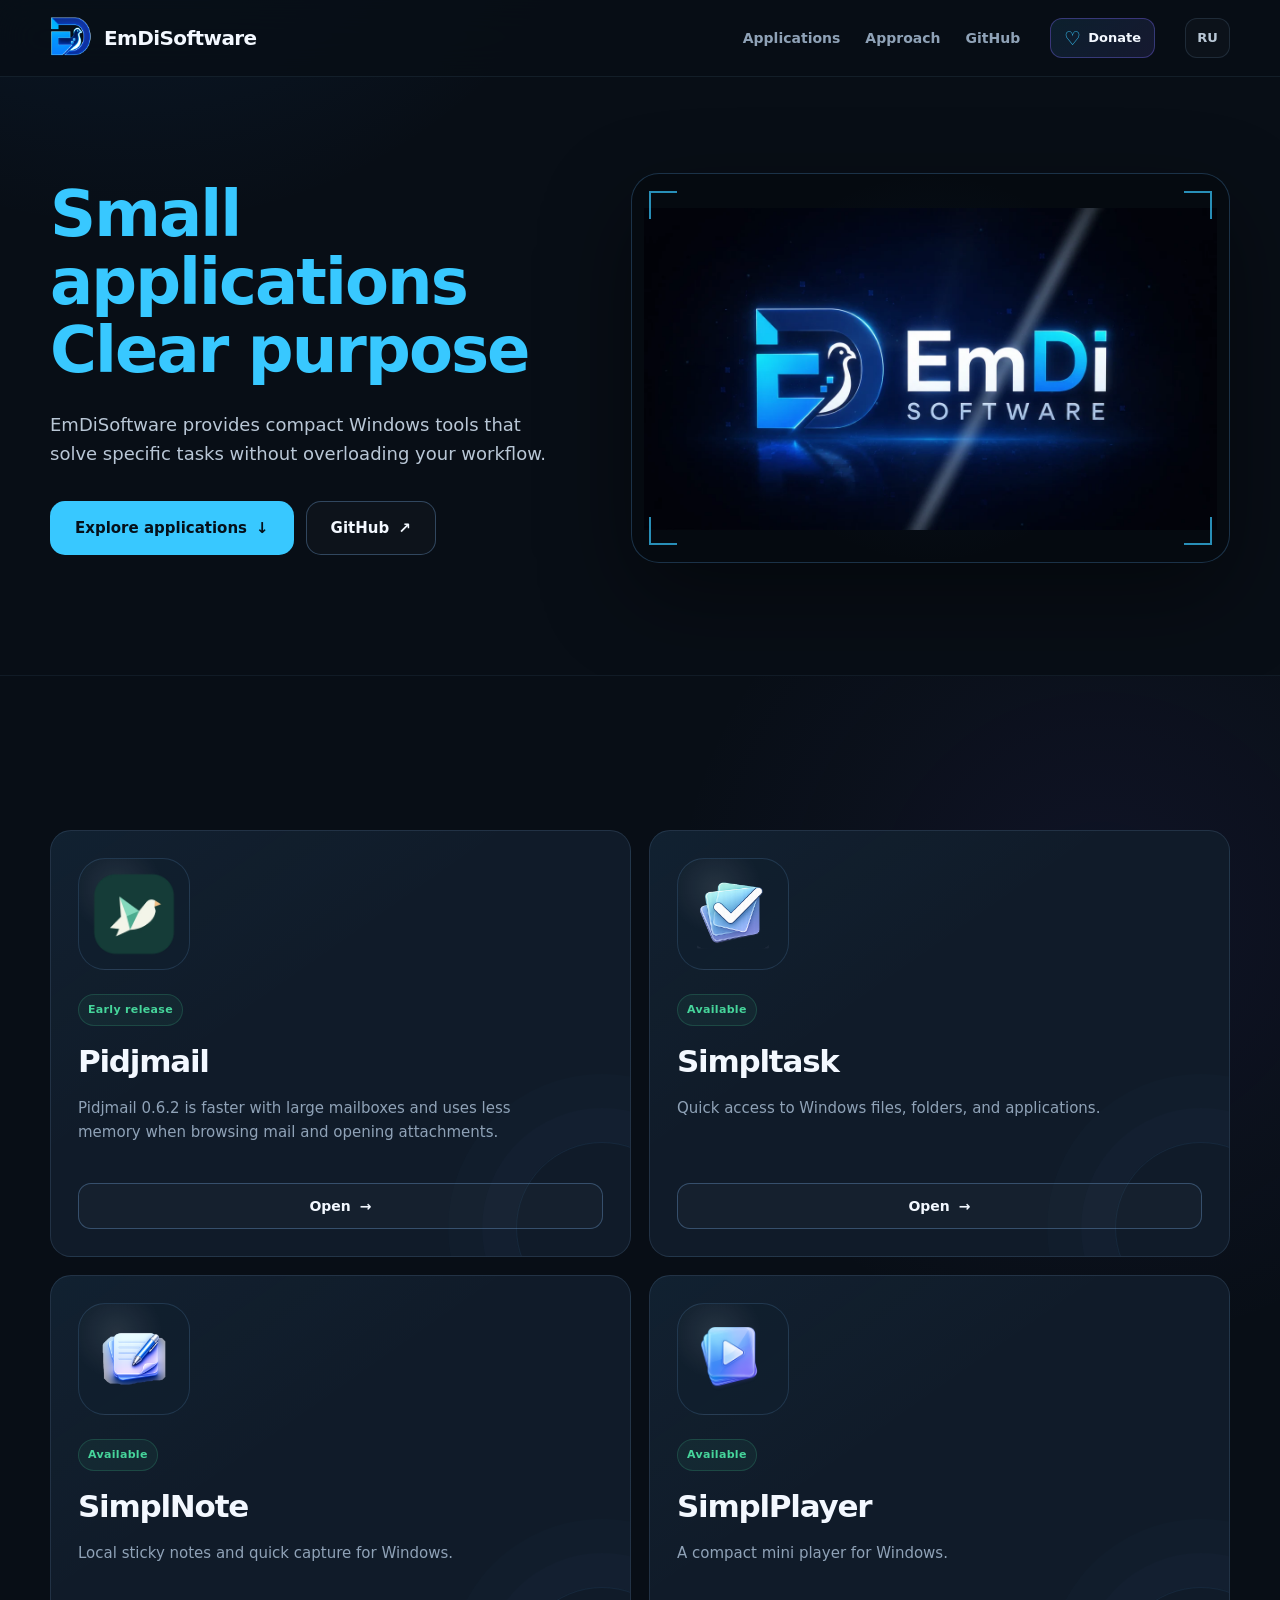
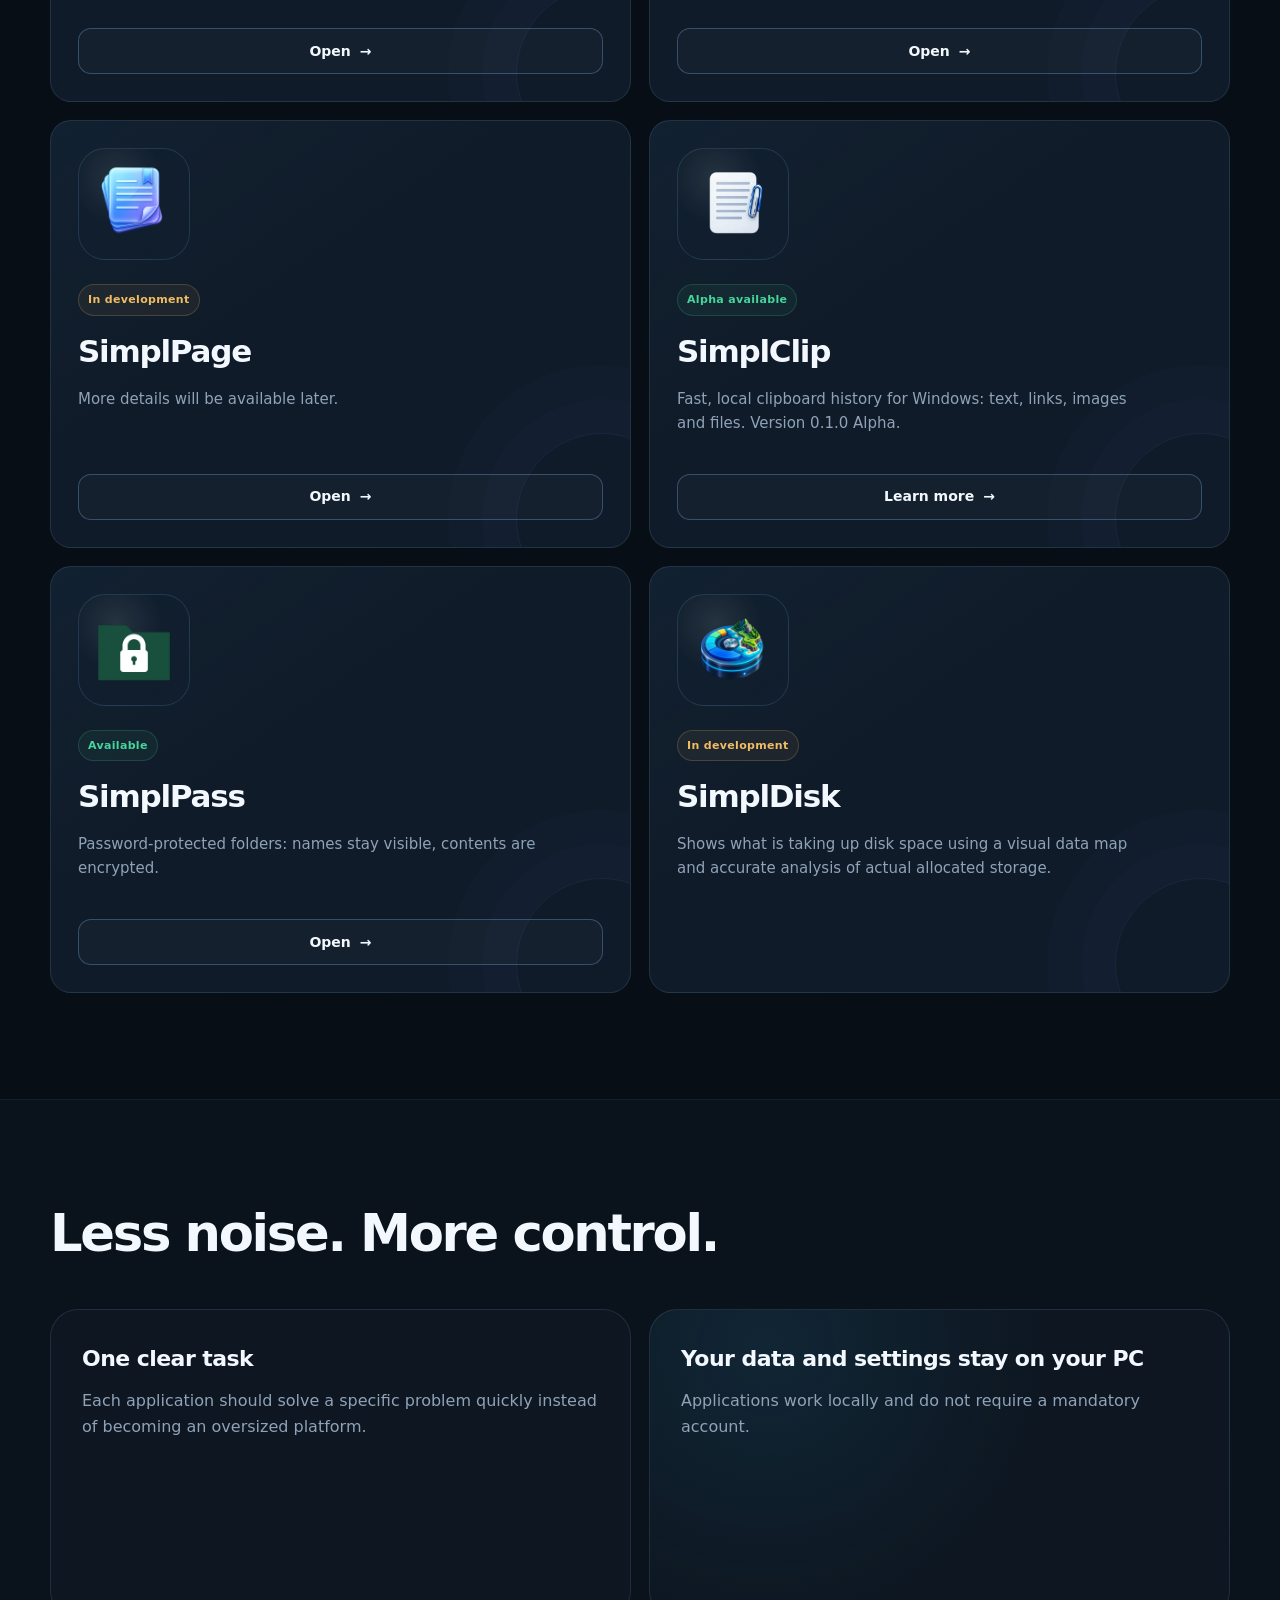
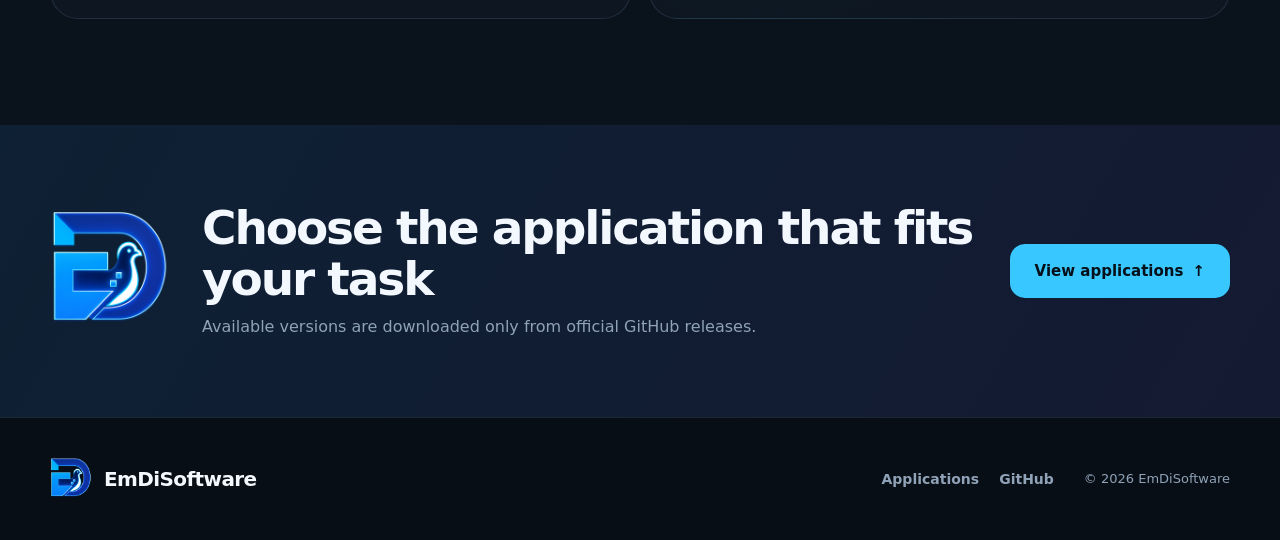
==== commit 2806978a: "Update EmDiSoftware for Pidjmail 0.6.2" ====
--- a/index.html
+++ b/index.html
@@ -133,8 +133,8 @@
                 <span data-lang="en" hidden>Early release</span>
               </div>
               <h3>Pidjmail</h3>
-              <p data-lang="ru">Pidjmail 0.6.1 сохраняет видео YouTube при переключении вкладок и согласует имена получателей в «Отправленных».</p>
-              <p data-lang="en" hidden>Pidjmail 0.6.1 keeps YouTube video visible across tabs and uses consistent recipient names in Sent.</p>
+              <p data-lang="ru">Pidjmail 0.6.2 быстрее обрабатывает большие ящики и расходует меньше памяти при просмотре писем и вложений.</p>
+              <p data-lang="en" hidden>Pidjmail 0.6.2 is faster with large mailboxes and uses less memory when browsing mail and opening attachments.</p>
             </div>
             <a class="button button-card" href="./pidjmail/">
               <span data-lang="ru">Открыть</span>
